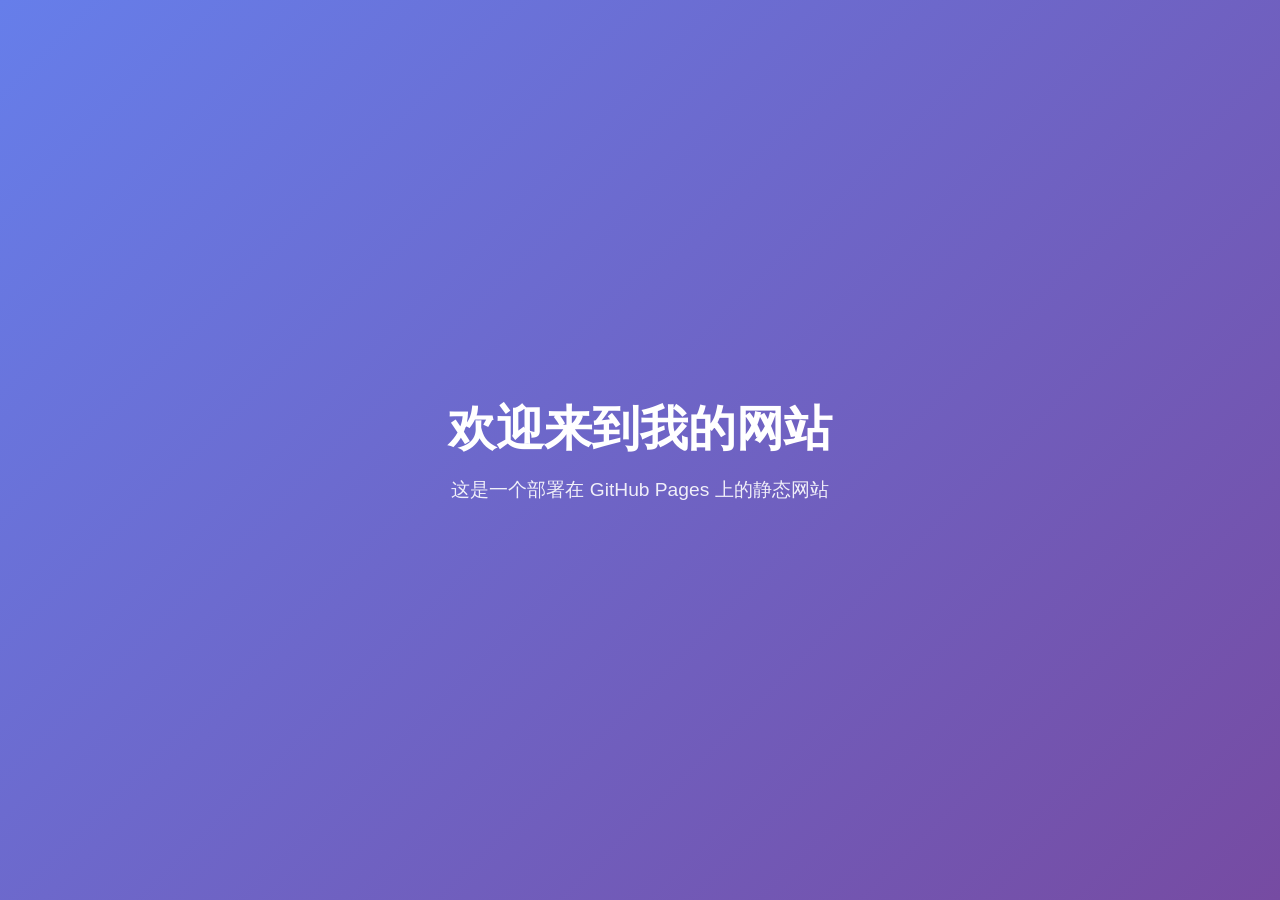
==== index.html @ ed0d71b1 "Initial commit" ====
<!DOCTYPE html>
<html lang="zh-CN">
<head>
    <meta charset="UTF-8">
    <meta name="viewport" content="width=device-width, initial-scale=1.0">
    <title>我的网站</title>
    <style>
        * { margin: 0; padding: 0; box-sizing: border-box; }
        body {
            font-family: -apple-system, BlinkMacSystemFont, 'Segoe UI', Roboto, sans-serif;
            background: linear-gradient(135deg, #667eea 0%, #764ba2 100%);
            min-height: 100vh;
            display: flex;
            align-items: center;
            justify-content: center;
            color: #fff;
        }
        .container { text-align: center; padding: 2rem; }
        h1 { font-size: 3rem; margin-bottom: 1rem; }
        p { font-size: 1.2rem; opacity: 0.9; }
    </style>
</head>
<body>
    <div class="container">
        <h1>欢迎来到我的网站</h1>
        <p>这是一个部署在 GitHub Pages 上的静态网站</p>
    </div>
</body>
</html>
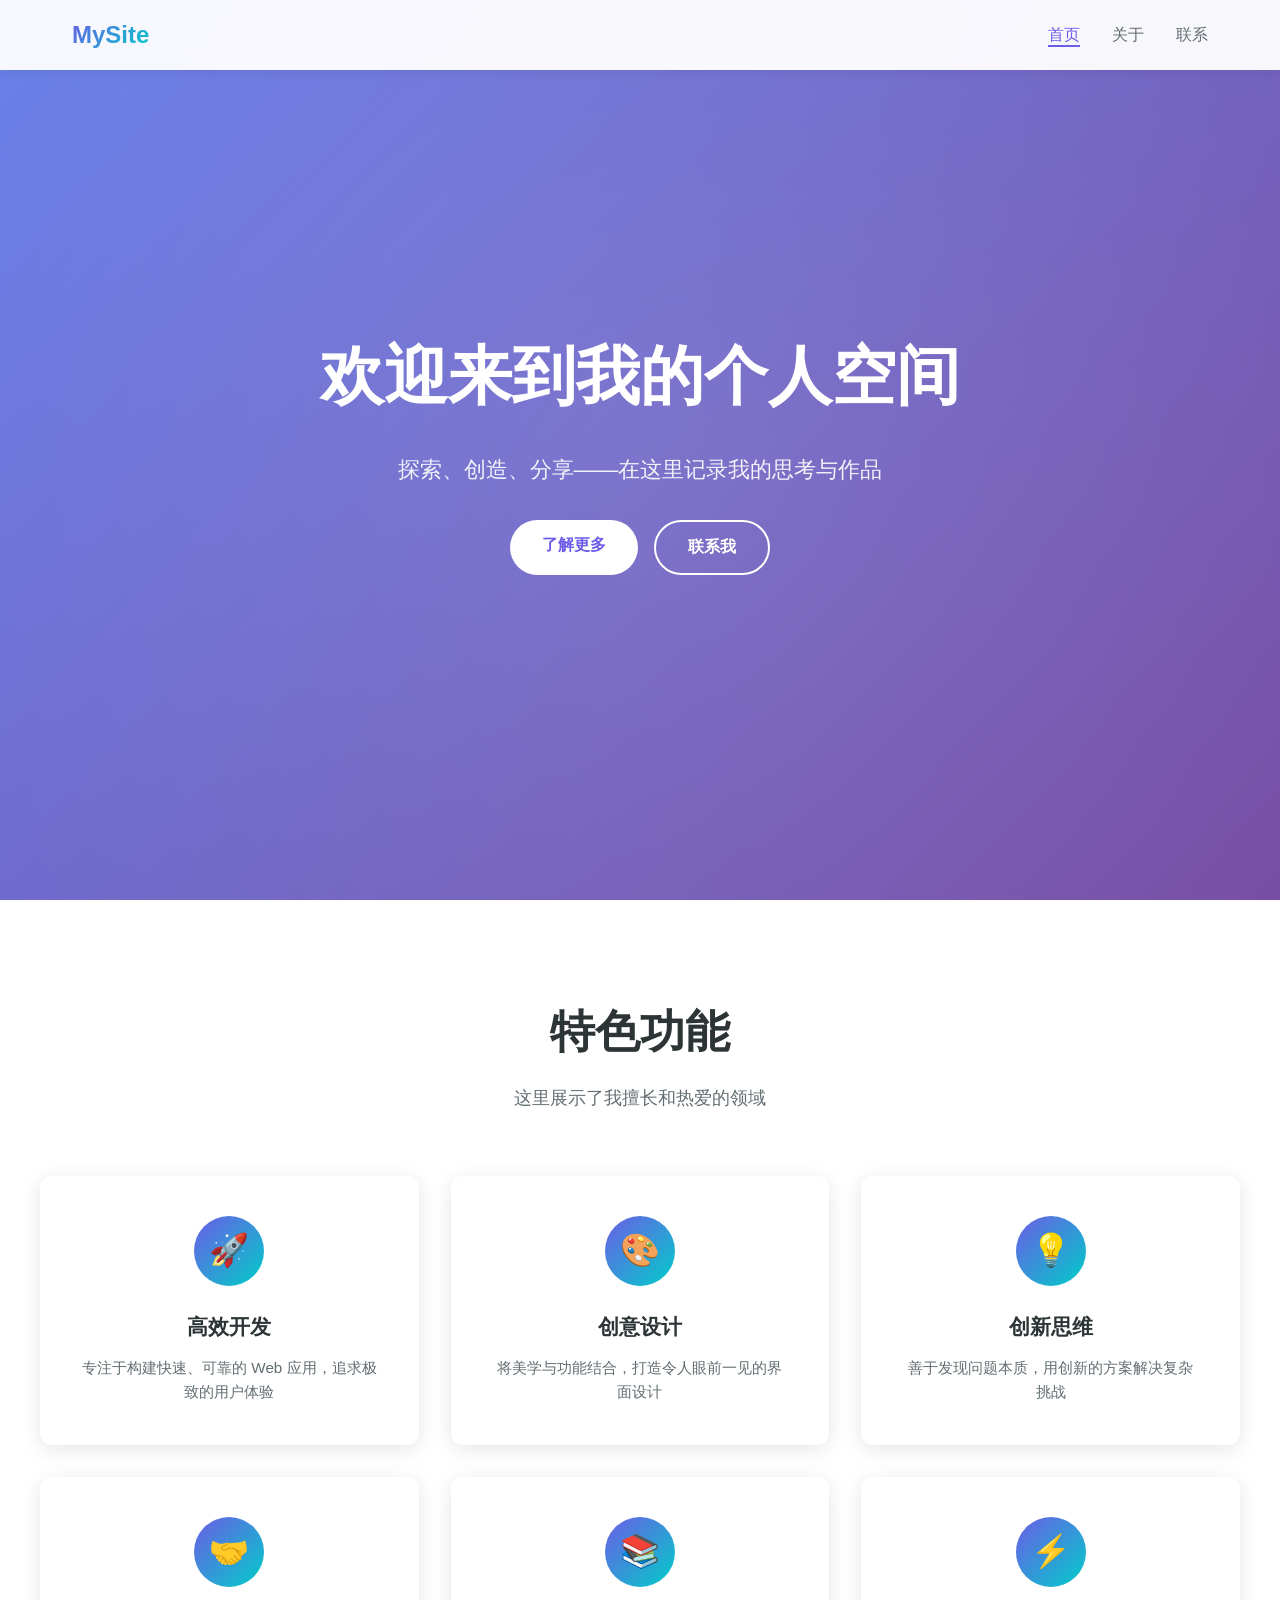
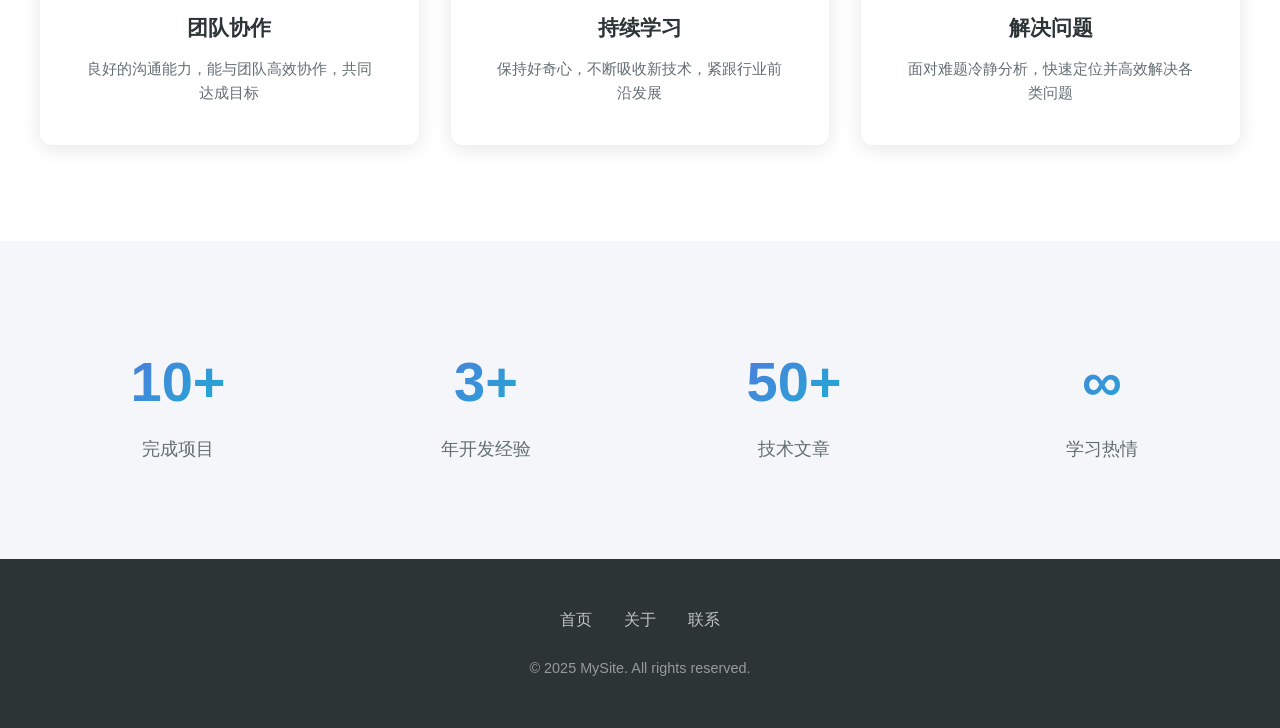
==== commit 27c44f57: "Redesign website: multi-page with hero, features, about, contact pages and modern styling" ====
--- a/index.html
+++ b/index.html
@@ -4,26 +4,116 @@
     <meta charset="UTF-8">
     <meta name="viewport" content="width=device-width, initial-scale=1.0">
     <title>我的网站</title>
-    <style>
-        * { margin: 0; padding: 0; box-sizing: border-box; }
-        body {
-            font-family: -apple-system, BlinkMacSystemFont, 'Segoe UI', Roboto, sans-serif;
-            background: linear-gradient(135deg, #667eea 0%, #764ba2 100%);
-            min-height: 100vh;
-            display: flex;
-            align-items: center;
-            justify-content: center;
-            color: #fff;
-        }
-        .container { text-align: center; padding: 2rem; }
-        h1 { font-size: 3rem; margin-bottom: 1rem; }
-        p { font-size: 1.2rem; opacity: 0.9; }
-    </style>
+    <link rel="stylesheet" href="css/style.css">
 </head>
 <body>
-    <div class="container">
-        <h1>欢迎来到我的网站</h1>
-        <p>这是一个部署在 GitHub Pages 上的静态网站</p>
-    </div>
+    <!-- 导航栏 -->
+    <nav>
+        <div class="nav-container">
+            <a href="index.html" class="nav-logo">MySite</a>
+            <ul class="nav-links" id="navLinks">
+                <li><a href="index.html" class="active">首页</a></li>
+                <li><a href="about.html">关于</a></li>
+                <li><a href="contact.html">联系</a></li>
+            </ul>
+            <div class="hamburger" id="hamburger">
+                <span></span>
+                <span></span>
+                <span></span>
+            </div>
+        </div>
+    </nav>
+
+    <!-- Hero -->
+    <section class="hero">
+        <div class="hero-content">
+            <h1>欢迎来到我的个人空间</h1>
+            <p>探索、创造、分享——在这里记录我的思考与作品</p>
+            <div class="hero-buttons">
+                <a href="about.html" class="btn btn-primary">了解更多</a>
+                <a href="contact.html" class="btn btn-outline">联系我</a>
+            </div>
+        </div>
+    </section>
+
+    <!-- 特性介绍 -->
+    <section class="section">
+        <div class="container">
+            <div class="section-title animate-on-scroll">
+                <h2>特色功能</h2>
+                <p>这里展示了我擅长和热爱的领域</p>
+            </div>
+            <div class="features-grid">
+                <div class="feature-card animate-on-scroll">
+                    <div class="feature-icon">🚀</div>
+                    <h3>高效开发</h3>
+                    <p>专注于构建快速、可靠的 Web 应用，追求极致的用户体验</p>
+                </div>
+                <div class="feature-card animate-on-scroll">
+                    <div class="feature-icon">🎨</div>
+                    <h3>创意设计</h3>
+                    <p>将美学与功能结合，打造令人眼前一见的界面设计</p>
+                </div>
+                <div class="feature-card animate-on-scroll">
+                    <div class="feature-icon">💡</div>
+                    <h3>创新思维</h3>
+                    <p>善于发现问题本质，用创新的方案解决复杂挑战</p>
+                </div>
+                <div class="feature-card animate-on-scroll">
+                    <div class="feature-icon">🤝</div>
+                    <h3>团队协作</h3>
+                    <p>良好的沟通能力，能与团队高效协作，共同达成目标</p>
+                </div>
+                <div class="feature-card animate-on-scroll">
+                    <div class="feature-icon">📚</div>
+                    <h3>持续学习</h3>
+                    <p>保持好奇心，不断吸收新技术，紧跟行业前沿发展</p>
+                </div>
+                <div class="feature-card animate-on-scroll">
+                    <div class="feature-icon">⚡</div>
+                    <h3>解决问题</h3>
+                    <p>面对难题冷静分析，快速定位并高效解决各类问题</p>
+                </div>
+            </div>
+        </div>
+    </section>
+
+    <!-- 统计数据 -->
+    <section class="section section-dark">
+        <div class="container">
+            <div class="stats">
+                <div class="stat-item animate-on-scroll">
+                    <h3>10+</h3>
+                    <p>完成项目</p>
+                </div>
+                <div class="stat-item animate-on-scroll">
+                    <h3>3+</h3>
+                    <p>年开发经验</p>
+                </div>
+                <div class="stat-item animate-on-scroll">
+                    <h3>50+</h3>
+                    <p>技术文章</p>
+                </div>
+                <div class="stat-item animate-on-scroll">
+                    <h3>∞</h3>
+                    <p>学习热情</p>
+                </div>
+            </div>
+        </div>
+    </section>
+
+    <!-- 页脚 -->
+    <footer>
+        <div class="footer-content">
+            <div class="footer-links">
+                <a href="index.html">首页</a>
+                <a href="about.html">关于</a>
+                <a href="contact.html">联系</a>
+            </div>
+            <p>&copy; 2025 MySite. All rights reserved.</p>
+        </div>
+    </footer>
+
+    <script src="js/main.js"></script>
 </body>
 </html>
--- a/css/style.css
+++ b/css/style.css
@@ -0,0 +1,613 @@
+/* ===== 基础重置 ===== */
+* {
+    margin: 0;
+    padding: 0;
+    box-sizing: border-box;
+}
+
+:root {
+    --primary: #6c5ce7;
+    --primary-dark: #5a4bd1;
+    --accent: #00cec9;
+    --dark: #2d3436;
+    --gray: #636e72;
+    --light: #f5f6fa;
+    --white: #ffffff;
+    --shadow: 0 4px 20px rgba(0, 0, 0, 0.1);
+    --shadow-hover: 0 8px 30px rgba(0, 0, 0, 0.15);
+    --radius: 12px;
+    --transition: all 0.3s ease;
+}
+
+body {
+    font-family: -apple-system, BlinkMacSystemFont, 'Segoe UI', Roboto, 'Helvetica Neue', Arial, sans-serif;
+    color: var(--dark);
+    line-height: 1.6;
+    overflow-x: hidden;
+}
+
+a {
+    text-decoration: none;
+    color: inherit;
+}
+
+img {
+    max-width: 100%;
+}
+
+/* ===== 导航栏 ===== */
+nav {
+    position: fixed;
+    top: 0;
+    left: 0;
+    right: 0;
+    z-index: 1000;
+    background: rgba(255, 255, 255, 0.95);
+    backdrop-filter: blur(10px);
+    box-shadow: 0 2px 10px rgba(0, 0, 0, 0.08);
+    transition: var(--transition);
+}
+
+.nav-container {
+    max-width: 1200px;
+    margin: 0 auto;
+    padding: 0 2rem;
+    display: flex;
+    justify-content: space-between;
+    align-items: center;
+    height: 70px;
+}
+
+.nav-logo {
+    font-size: 1.5rem;
+    font-weight: 800;
+    background: linear-gradient(135deg, var(--primary), var(--accent));
+    -webkit-background-clip: text;
+    -webkit-text-fill-color: transparent;
+    background-clip: text;
+}
+
+.nav-links {
+    display: flex;
+    list-style: none;
+    gap: 2rem;
+}
+
+.nav-links a {
+    font-weight: 500;
+    color: var(--gray);
+    transition: var(--transition);
+    position: relative;
+}
+
+.nav-links a::after {
+    content: '';
+    position: absolute;
+    bottom: -4px;
+    left: 0;
+    width: 0;
+    height: 2px;
+    background: var(--primary);
+    transition: var(--transition);
+}
+
+.nav-links a:hover {
+    color: var(--primary);
+}
+
+.nav-links a:hover::after {
+    width: 100%;
+}
+
+.nav-links a.active {
+    color: var(--primary);
+}
+
+.nav-links a.active::after {
+    width: 100%;
+}
+
+/* 移动端汉堡菜单 */
+.hamburger {
+    display: none;
+    flex-direction: column;
+    cursor: pointer;
+    gap: 5px;
+}
+
+.hamburger span {
+    width: 25px;
+    height: 3px;
+    background: var(--dark);
+    border-radius: 3px;
+    transition: var(--transition);
+}
+
+/* ===== Hero 区域 ===== */
+.hero {
+    min-height: 100vh;
+    display: flex;
+    align-items: center;
+    justify-content: center;
+    background: linear-gradient(135deg, #667eea 0%, #764ba2 50%, #f093fb 100%);
+    background-size: 200% 200%;
+    animation: gradientShift 8s ease infinite;
+    padding: 2rem;
+    position: relative;
+    overflow: hidden;
+}
+
+.hero::before {
+    content: '';
+    position: absolute;
+    top: -50%;
+    left: -50%;
+    width: 200%;
+    height: 200%;
+    background: radial-gradient(circle, rgba(255,255,255,0.1) 0%, transparent 60%);
+    animation: rotate 20s linear infinite;
+}
+
+@keyframes gradientShift {
+    0%, 100% { background-position: 0% 50%; }
+    50% { background-position: 100% 50%; }
+}
+
+@keyframes rotate {
+    from { transform: rotate(0deg); }
+    to { transform: rotate(360deg); }
+}
+
+.hero-content {
+    text-align: center;
+    color: var(--white);
+    position: relative;
+    z-index: 1;
+    max-width: 800px;
+}
+
+.hero h1 {
+    font-size: clamp(2.5rem, 6vw, 4rem);
+    font-weight: 800;
+    margin-bottom: 1.5rem;
+    opacity: 0;
+    animation: fadeInUp 0.8s ease forwards;
+}
+
+.hero p {
+    font-size: clamp(1.1rem, 2vw, 1.4rem);
+    opacity: 0;
+    margin-bottom: 2rem;
+    animation: fadeInUp 0.8s ease 0.2s forwards;
+    color: rgba(255, 255, 255, 0.9);
+}
+
+.hero-buttons {
+    display: flex;
+    gap: 1rem;
+    justify-content: center;
+    flex-wrap: wrap;
+    opacity: 0;
+    animation: fadeInUp 0.8s ease 0.4s forwards;
+}
+
+@keyframes fadeInUp {
+    from {
+        opacity: 0;
+        transform: translateY(30px);
+    }
+    to {
+        opacity: 1;
+        transform: translateY(0);
+    }
+}
+
+.btn {
+    padding: 0.8rem 2rem;
+    border-radius: 50px;
+    font-size: 1rem;
+    font-weight: 600;
+    cursor: pointer;
+    transition: var(--transition);
+    border: none;
+    display: inline-block;
+}
+
+.btn-primary {
+    background: var(--white);
+    color: var(--primary);
+}
+
+.btn-primary:hover {
+    transform: translateY(-3px);
+    box-shadow: 0 10px 30px rgba(0, 0, 0, 0.2);
+}
+
+.btn-outline {
+    background: transparent;
+    color: var(--white);
+    border: 2px solid var(--white);
+}
+
+.btn-outline:hover {
+    background: var(--white);
+    color: var(--primary);
+    transform: translateY(-3px);
+}
+
+/* ===== 通用区块 ===== */
+.section {
+    padding: 6rem 2rem;
+}
+
+.section-dark {
+    background: var(--light);
+}
+
+.container {
+    max-width: 1200px;
+    margin: 0 auto;
+}
+
+.section-title {
+    text-align: center;
+    margin-bottom: 4rem;
+}
+
+.section-title h2 {
+    font-size: clamp(2rem, 4vw, 2.8rem);
+    font-weight: 800;
+    margin-bottom: 1rem;
+    color: var(--dark);
+}
+
+.section-title p {
+    color: var(--gray);
+    font-size: 1.1rem;
+    max-width: 600px;
+    margin: 0 auto;
+}
+
+/* ===== 特性卡片 ===== */
+.features-grid {
+    display: grid;
+    grid-template-columns: repeat(auto-fit, minmax(280px, 1fr));
+    gap: 2rem;
+}
+
+.feature-card {
+    background: var(--white);
+    padding: 2.5rem;
+    border-radius: var(--radius);
+    box-shadow: var(--shadow);
+    transition: var(--transition);
+    text-align: center;
+}
+
+.feature-card:hover {
+    transform: translateY(-8px);
+    box-shadow: var(--shadow-hover);
+}
+
+.feature-icon {
+    width: 70px;
+    height: 70px;
+    margin: 0 auto 1.5rem;
+    background: linear-gradient(135deg, var(--primary), var(--accent));
+    border-radius: 50%;
+    display: flex;
+    align-items: center;
+    justify-content: center;
+    font-size: 2rem;
+}
+
+.feature-card h3 {
+    font-size: 1.3rem;
+    margin-bottom: 0.8rem;
+    color: var(--dark);
+}
+
+.feature-card p {
+    color: var(--gray);
+    font-size: 0.95rem;
+}
+
+/* ===== 统计数字 ===== */
+.stats {
+    display: grid;
+    grid-template-columns: repeat(auto-fit, minmax(200px, 1fr));
+    gap: 2rem;
+    text-align: center;
+}
+
+.stat-item h3 {
+    font-size: clamp(2.5rem, 5vw, 3.5rem);
+    font-weight: 800;
+    background: linear-gradient(135deg, var(--primary), var(--accent));
+    -webkit-background-clip: text;
+    -webkit-text-fill-color: transparent;
+    background-clip: text;
+}
+
+.stat-item p {
+    color: var(--gray);
+    font-size: 1.1rem;
+    margin-top: 0.5rem;
+}
+
+/* ===== 关于页面 ===== */
+.about-hero {
+    padding-top: 140px;
+    padding-bottom: 4rem;
+    background: linear-gradient(135deg, #667eea, #764ba2);
+    color: var(--white);
+    text-align: center;
+}
+
+.about-hero h1 {
+    font-size: clamp(2.5rem, 5vw, 3.5rem);
+    font-weight: 800;
+    margin-bottom: 1rem;
+}
+
+.about-hero p {
+    font-size: 1.2rem;
+    opacity: 0.9;
+    max-width: 600px;
+    margin: 0 auto;
+}
+
+.about-content {
+    padding: 4rem 2rem;
+}
+
+.about-grid {
+    display: grid;
+    grid-template-columns: repeat(auto-fit, minmax(300px, 1fr));
+    gap: 3rem;
+    align-items: center;
+}
+
+.about-text h2 {
+    font-size: 2rem;
+    margin-bottom: 1rem;
+    color: var(--dark);
+}
+
+.about-text p {
+    color: var(--gray);
+    margin-bottom: 1.5rem;
+    line-height: 1.8;
+}
+
+.values-list {
+    list-style: none;
+}
+
+.values-list li {
+    padding: 0.8rem 0;
+    padding-left: 1.5rem;
+    position: relative;
+    color: var(--gray);
+}
+
+.values-list li::before {
+    content: '✦';
+    position: absolute;
+    left: 0;
+    color: var(--primary);
+}
+
+/* ===== 联系页面 ===== */
+.contact-hero {
+    padding-top: 140px;
+    padding-bottom: 4rem;
+    background: linear-gradient(135deg, #667eea, #764ba2);
+    color: var(--white);
+    text-align: center;
+}
+
+.contact-hero h1 {
+    font-size: clamp(2.5rem, 5vw, 3.5rem);
+    font-weight: 800;
+    margin-bottom: 1rem;
+}
+
+.contact-content {
+    padding: 4rem 2rem;
+}
+
+.contact-grid {
+    display: grid;
+    grid-template-columns: 1fr 1fr;
+    gap: 3rem;
+    max-width: 1000px;
+    margin: 0 auto;
+}
+
+@media (max-width: 768px) {
+    .contact-grid {
+        grid-template-columns: 1fr;
+    }
+}
+
+.contact-info {
+    display: flex;
+    flex-direction: column;
+    gap: 2rem;
+}
+
+.contact-item {
+    display: flex;
+    align-items: flex-start;
+    gap: 1rem;
+}
+
+.contact-item-icon {
+    width: 50px;
+    height: 50px;
+    background: linear-gradient(135deg, var(--primary), var(--accent));
+    border-radius: 50%;
+    display: flex;
+    align-items: center;
+    justify-content: center;
+    font-size: 1.3rem;
+    flex-shrink: 0;
+}
+
+.contact-item h4 {
+    font-size: 1.1rem;
+    margin-bottom: 0.3rem;
+}
+
+.contact-item p {
+    color: var(--gray);
+    font-size: 0.95rem;
+}
+
+.contact-form {
+    background: var(--white);
+    padding: 2.5rem;
+    border-radius: var(--radius);
+    box-shadow: var(--shadow);
+}
+
+.form-group {
+    margin-bottom: 1.5rem;
+}
+
+.form-group label {
+    display: block;
+    margin-bottom: 0.5rem;
+    font-weight: 600;
+    color: var(--dark);
+}
+
+.form-group input,
+.form-group textarea {
+    width: 100%;
+    padding: 0.8rem 1rem;
+    border: 2px solid #e0e0e0;
+    border-radius: 8px;
+    font-size: 1rem;
+    font-family: inherit;
+    transition: var(--transition);
+}
+
+.form-group input:focus,
+.form-group textarea:focus {
+    outline: none;
+    border-color: var(--primary);
+    box-shadow: 0 0 0 3px rgba(108, 92, 231, 0.1);
+}
+
+.form-group textarea {
+    height: 150px;
+    resize: vertical;
+}
+
+.btn-submit {
+    width: 100%;
+    padding: 1rem;
+    background: linear-gradient(135deg, var(--primary), var(--accent));
+    color: var(--white);
+    border: none;
+    border-radius: 8px;
+    font-size: 1.1rem;
+    font-weight: 600;
+    cursor: pointer;
+    transition: var(--transition);
+}
+
+.btn-submit:hover {
+    transform: translateY(-2px);
+    box-shadow: 0 8px 25px rgba(108, 92, 231, 0.3);
+}
+
+/* ===== 页脚 ===== */
+footer {
+    background: var(--dark);
+    color: var(--white);
+    padding: 3rem 2rem;
+    text-align: center;
+}
+
+.footer-content {
+    max-width: 1200px;
+    margin: 0 auto;
+}
+
+.footer-links {
+    display: flex;
+    justify-content: center;
+    gap: 2rem;
+    margin-bottom: 1.5rem;
+    flex-wrap: wrap;
+}
+
+.footer-links a {
+    color: rgba(255, 255, 255, 0.7);
+    transition: var(--transition);
+}
+
+.footer-links a:hover {
+    color: var(--white);
+}
+
+footer p {
+    color: rgba(255, 255, 255, 0.5);
+    font-size: 0.9rem;
+}
+
+/* ===== 滚动动画 ===== */
+.animate-on-scroll {
+    opacity: 0;
+    transform: translateY(40px);
+    transition: opacity 0.6s ease, transform 0.6s ease;
+}
+
+.animate-on-scroll.visible {
+    opacity: 1;
+    transform: translateY(0);
+}
+
+/* ===== 响应式 ===== */
+@media (max-width: 768px) {
+    .nav-links {
+        display: none;
+        position: absolute;
+        top: 70px;
+        left: 0;
+        right: 0;
+        background: var(--white);
+        flex-direction: column;
+        padding: 1rem 2rem;
+        box-shadow: var(--shadow);
+        gap: 1rem;
+    }
+
+    .nav-links.active {
+        display: flex;
+    }
+
+    .hamburger {
+        display: flex;
+    }
+
+    .section {
+        padding: 4rem 1.5rem;
+    }
+
+    .features-grid {
+        grid-template-columns: 1fr;
+    }
+
+    .about-grid {
+        grid-template-columns: 1fr;
+    }
+
+    .hero-buttons {
+        flex-direction: column;
+        align-items: center;
+    }
+}
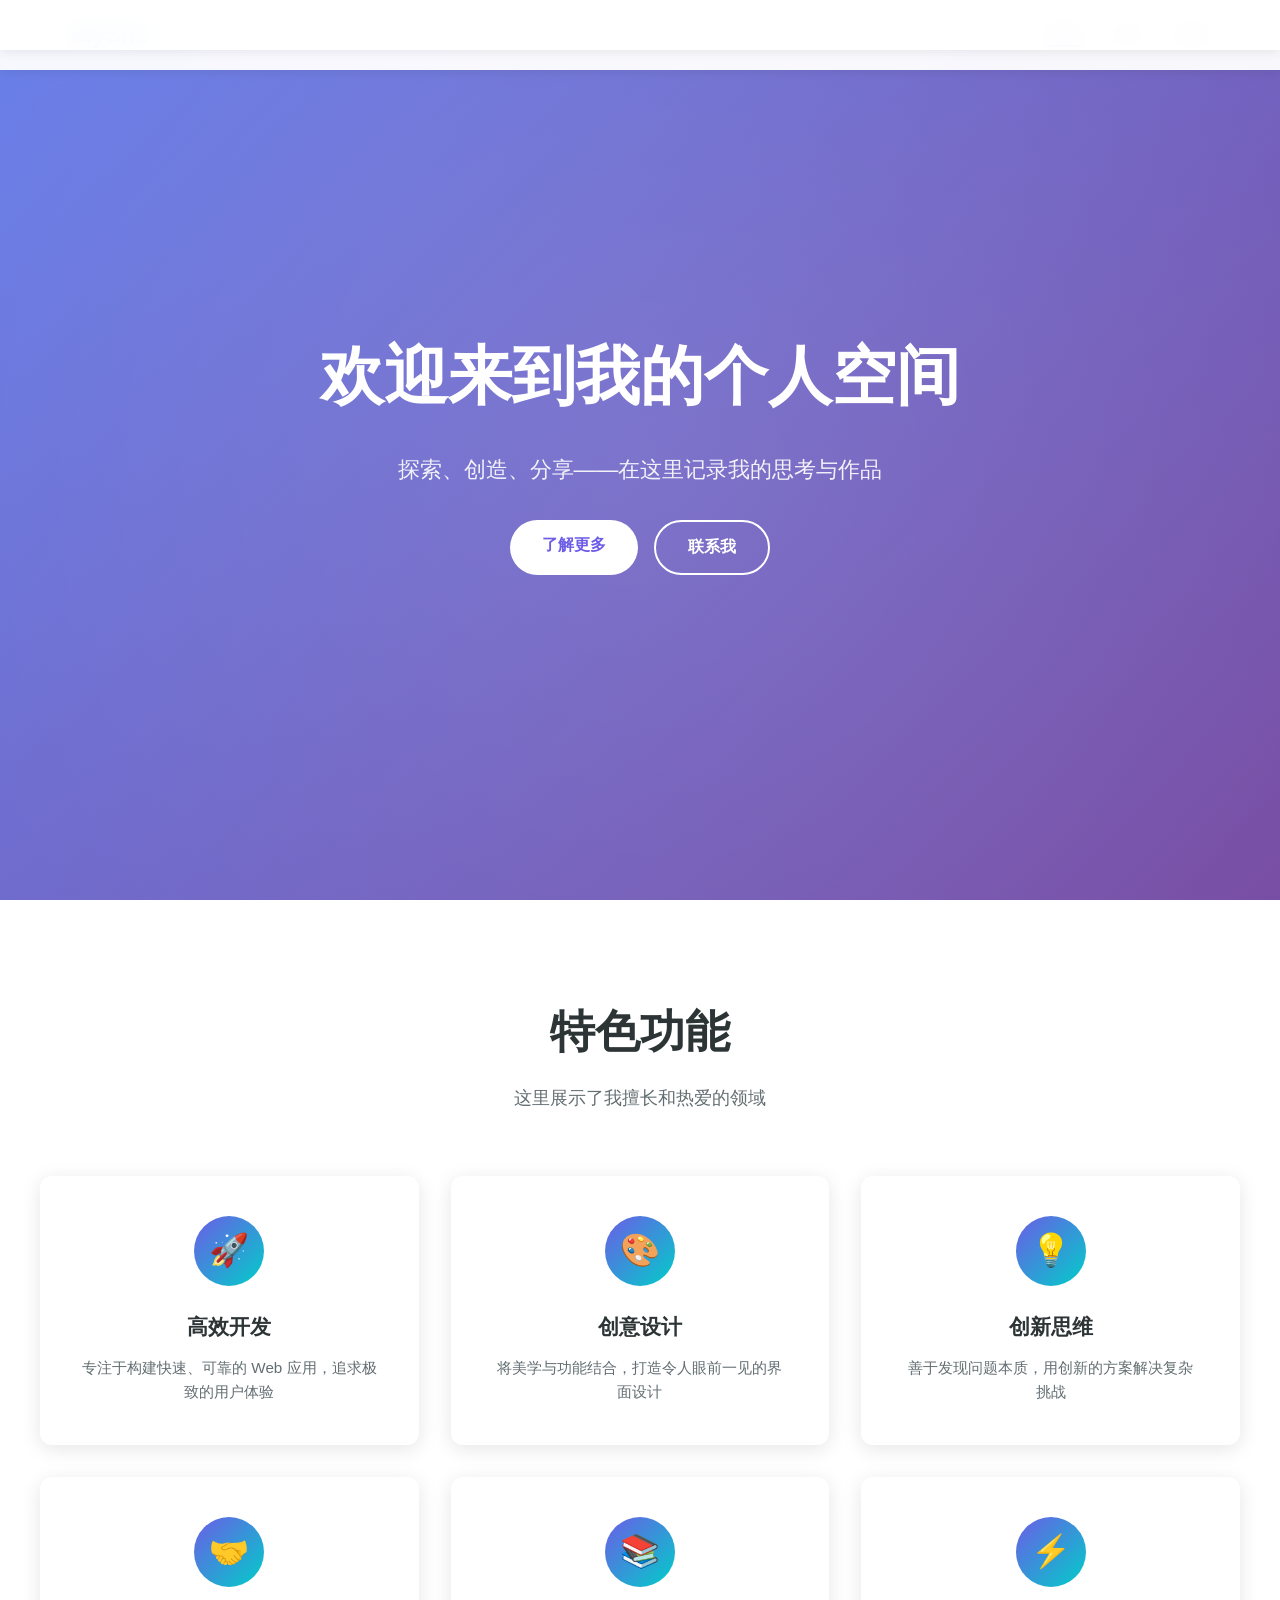
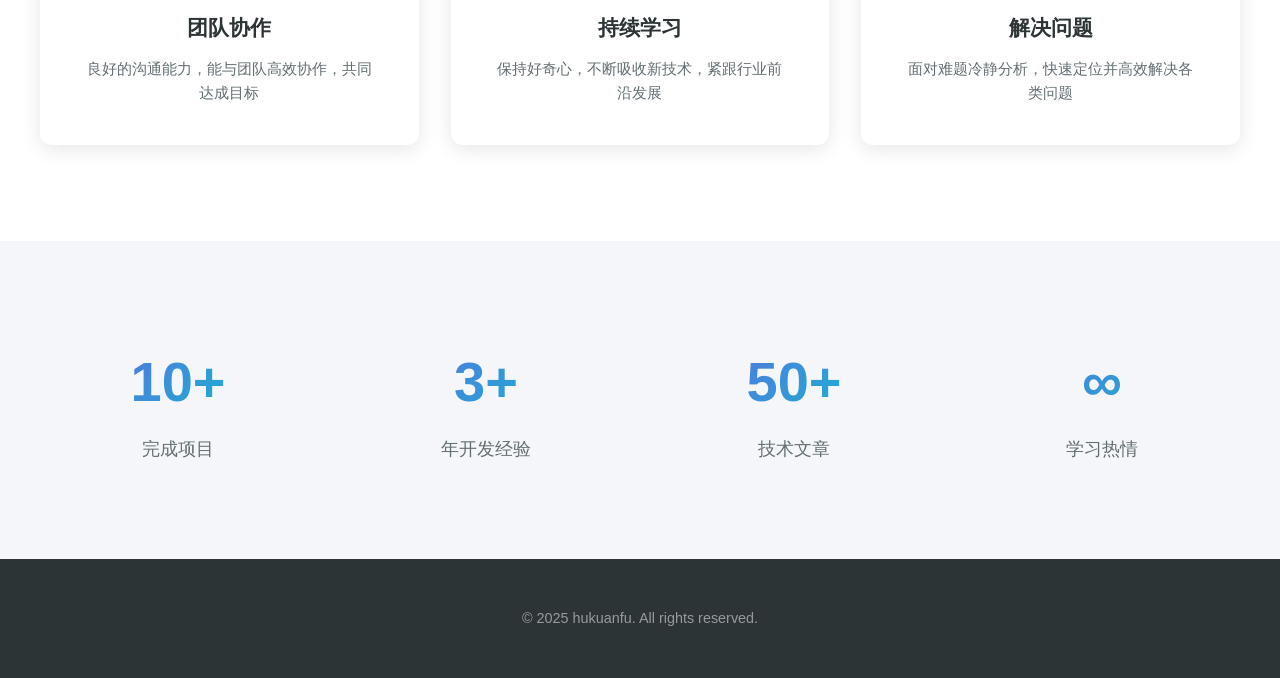
==== commit 320ef064: "Add comprehensive SEO: meta tags, Open Graph, JSON-LD structured data, sitemap, robots.txt, semantic" ====
--- a/index.html
+++ b/index.html
@@ -3,29 +3,53 @@
 <head>
     <meta charset="UTF-8">
     <meta name="viewport" content="width=device-width, initial-scale=1.0">
-    <title>我的网站</title>
+    
+    <!-- SEO 核心 -->
+    <title>hukuanfu — 个人作品集 | Web 开发与创意分享</title>
+    <meta name="description" content="hukuanfu 的个人网站，展示 Web 开发项目、技术笔记和创意作品。专注于高效开发、创意设计和持续学习。">
+    <meta name="keywords" content="个人网站, Web开发, 前端开发, 作品集, 技术博客, 创意设计">
+    <meta name="author" content="hukuanfu">
+    <meta name="robots" content="index, follow">
+    <link rel="canonical" href="https://hukuanfu1220.github.io/my-website/">
+    
+    <!-- 社交媒体预览 (Open Graph) -->
+    <meta property="og:type" content="website">
+    <meta property="og:title" content="hukuanfu — 个人作品集">
+    <meta property="og:description" content="展示 Web 开发项目、技术笔记和创意作品。">
+    <meta property="og:url" content="https://hukuanfu1220.github.io/my-website/">
+    <meta property="og:site_name" content="hukuanfu Personal Site">
+    <meta property="og:locale" content="zh_CN">
+    
+    <!-- Twitter Card -->
+    <meta name="twitter:card" content="summary_large_image">
+    <meta name="twitter:title" content="hukuanfu — 个人作品集">
+    <meta name="twitter:description" content="展示 Web 开发项目、技术笔记和创意作品。">
+    
+    <!-- Favicon -->
+    <link rel="icon" type="image/svg+xml" href="data:image/svg+xml,<svg xmlns='http://www.w3.org/2000/svg' viewBox='0 0 100 100'><text y='.9em' font-size='90'>🚀</text></svg>">
+    
     <link rel="stylesheet" href="css/style.css">
 </head>
 <body>
     <!-- 导航栏 -->
     <nav>
         <div class="nav-container">
-            <a href="index.html" class="nav-logo">MySite</a>
+            <a href="index.html" class="nav-logo" title="回到首页">MySite</a>
             <ul class="nav-links" id="navLinks">
-                <li><a href="index.html" class="active">首页</a></li>
-                <li><a href="about.html">关于</a></li>
-                <li><a href="contact.html">联系</a></li>
+                <li><a href="index.html" class="active" aria-label="首页">首页</a></li>
+                <li><a href="about.html" aria-label="关于我">关于</a></li>
+                <li><a href="contact.html" aria-label="联系我">联系</a></li>
             </ul>
-            <div class="hamburger" id="hamburger">
+            <button class="hamburger" id="hamburger" aria-label="切换导航菜单" aria-expanded="false">
                 <span></span>
                 <span></span>
                 <span></span>
-            </div>
+            </button>
         </div>
     </nav>
 
     <!-- Hero -->
-    <section class="hero">
+    <header class="hero">
         <div class="hero-content">
             <h1>欢迎来到我的个人空间</h1>
             <p>探索、创造、分享——在这里记录我的思考与作品</p>
@@ -34,85 +58,105 @@
                 <a href="contact.html" class="btn btn-outline">联系我</a>
             </div>
         </div>
-    </section>
+    </header>
 
-    <!-- 特性介绍 -->
-    <section class="section">
-        <div class="container">
-            <div class="section-title animate-on-scroll">
-                <h2>特色功能</h2>
-                <p>这里展示了我擅长和热爱的领域</p>
-            </div>
-            <div class="features-grid">
-                <div class="feature-card animate-on-scroll">
-                    <div class="feature-icon">🚀</div>
-                    <h3>高效开发</h3>
-                    <p>专注于构建快速、可靠的 Web 应用，追求极致的用户体验</p>
+    <main>
+        <!-- 特性介绍 -->
+        <section class="section" aria-labelledby="features-heading">
+            <div class="container">
+                <div class="section-title animate-on-scroll">
+                    <h2 id="features-heading">特色功能</h2>
+                    <p>这里展示了我擅长和热爱的领域</p>
                 </div>
-                <div class="feature-card animate-on-scroll">
-                    <div class="feature-icon">🎨</div>
-                    <h3>创意设计</h3>
-                    <p>将美学与功能结合，打造令人眼前一见的界面设计</p>
-                </div>
-                <div class="feature-card animate-on-scroll">
-                    <div class="feature-icon">💡</div>
-                    <h3>创新思维</h3>
-                    <p>善于发现问题本质，用创新的方案解决复杂挑战</p>
-                </div>
-                <div class="feature-card animate-on-scroll">
-                    <div class="feature-icon">🤝</div>
-                    <h3>团队协作</h3>
-                    <p>良好的沟通能力，能与团队高效协作，共同达成目标</p>
-                </div>
-                <div class="feature-card animate-on-scroll">
-                    <div class="feature-icon">📚</div>
-                    <h3>持续学习</h3>
-                    <p>保持好奇心，不断吸收新技术，紧跟行业前沿发展</p>
-                </div>
-                <div class="feature-card animate-on-scroll">
-                    <div class="feature-icon">⚡</div>
-                    <h3>解决问题</h3>
-                    <p>面对难题冷静分析，快速定位并高效解决各类问题</p>
+                <div class="features-grid">
+                    <article class="feature-card animate-on-scroll">
+                        <div class="feature-icon" role="img" aria-label="火箭图标">🚀</div>
+                        <h3>高效开发</h3>
+                        <p>专注于构建快速、可靠的 Web 应用，追求极致的用户体验</p>
+                    </article>
+                    <article class="feature-card animate-on-scroll">
+                        <div class="feature-icon" role="img" aria-label="调色板图标">🎨</div>
+                        <h3>创意设计</h3>
+                        <p>将美学与功能结合，打造令人眼前一见的界面设计</p>
+                    </article>
+                    <article class="feature-card animate-on-scroll">
+                        <div class="feature-icon" role="img" aria-label="灯泡图标">💡</div>
+                        <h3>创新思维</h3>
+                        <p>善于发现问题本质，用创新的方案解决复杂挑战</p>
+                    </article>
+                    <article class="feature-card animate-on-scroll">
+                        <div class="feature-icon" role="img" aria-label="握手图标">🤝</div>
+                        <h3>团队协作</h3>
+                        <p>良好的沟通能力，能与团队高效协作，共同达成目标</p>
+                    </article>
+                    <article class="feature-card animate-on-scroll">
+                        <div class="feature-icon" role="img" aria-label="书本图标">📚</div>
+                        <h3>持续学习</h3>
+                        <p>保持好奇心，不断吸收新技术，紧跟行业前沿发展</p>
+                    </article>
+                    <article class="feature-card animate-on-scroll">
+                        <div class="feature-icon" role="img" aria-label="闪电图标">⚡</div>
+                        <h3>解决问题</h3>
+                        <p>面对难题冷静分析，快速定位并高效解决各类问题</p>
+                    </article>
                 </div>
             </div>
-        </div>
-    </section>
+        </section>
 
-    <!-- 统计数据 -->
-    <section class="section section-dark">
-        <div class="container">
-            <div class="stats">
-                <div class="stat-item animate-on-scroll">
-                    <h3>10+</h3>
-                    <p>完成项目</p>
-                </div>
-                <div class="stat-item animate-on-scroll">
-                    <h3>3+</h3>
-                    <p>年开发经验</p>
-                </div>
-                <div class="stat-item animate-on-scroll">
-                    <h3>50+</h3>
-                    <p>技术文章</p>
-                </div>
-                <div class="stat-item animate-on-scroll">
-                    <h3>∞</h3>
-                    <p>学习热情</p>
+        <!-- 统计数据 -->
+        <section class="section section-dark" aria-labelledby="stats-heading">
+            <div class="container">
+                <h2 id="stats-heading" class="sr-only">统计数据</h2>
+                <div class="stats">
+                    <div class="stat-item animate-on-scroll">
+                        <h3>10+</h3>
+                        <p>完成项目</p>
+                    </div>
+                    <div class="stat-item animate-on-scroll">
+                        <h3>3+</h3>
+                        <p>年开发经验</p>
+                    </div>
+                    <div class="stat-item animate-on-scroll">
+                        <h3>50+</h3>
+                        <p>技术文章</p>
+                    </div>
+                    <div class="stat-item animate-on-scroll">
+                        <h3>∞</h3>
+                        <p>学习热情</p>
+                    </div>
                 </div>
             </div>
-        </div>
-    </section>
+        </section>
+    </main>
 
     <!-- 页脚 -->
     <footer>
         <div class="footer-content">
-            <div class="footer-links">
-                <a href="index.html">首页</a>
-                <a href="about.html">关于</a>
-                <a href="contact.html">联系</a>
-            </div>
-            <p>&copy; 2025 MySite. All rights reserved.</p>
+            <nav aria-label="页脚导航">
+                <div class="footer-links">
+                    <a href="index.html">首页</a>
+                    <a href="about.html">关于</a>
+                    <a href="contact.html">联系</a>
+                </div>
+            </nav>
+            <p>&copy; 2025 hukuanfu. All rights reserved.</p>
         </div>
     </footer>
+
+    <!-- 结构化数据 (JSON-LD) -->
+    <script type="application/ld+json">
+    {
+        "@context": "https://schema.org",
+        "@type": "WebPage",
+        "name": "hukuanfu — 个人作品集",
+        "description": "hukuanfu 的个人网站，展示 Web 开发项目、技术笔记和创意作品。",
+        "url": "https://hukuanfu1220.github.io/my-website/",
+        "author": {
+            "@type": "Person",
+            "name": "hukuanfu"
+        }
+    }
+    </script>
 
     <script src="js/main.js"></script>
 </body>
--- a/css/style.css
+++ b/css/style.css
@@ -569,6 +569,19 @@
 .animate-on-scroll.visible {
     opacity: 1;
     transform: translateY(0);
+}
+
+/* ===== 无障碍辅助类 ===== */
+.sr-only {
+    position: absolute;
+    width: 1px;
+    height: 1px;
+    padding: 0;
+    margin: -1px;
+    overflow: hidden;
+    clip: rect(0, 0, 0, 0);
+    white-space: nowrap;
+    border: 0;
 }
 
 /* ===== 响应式 ===== */
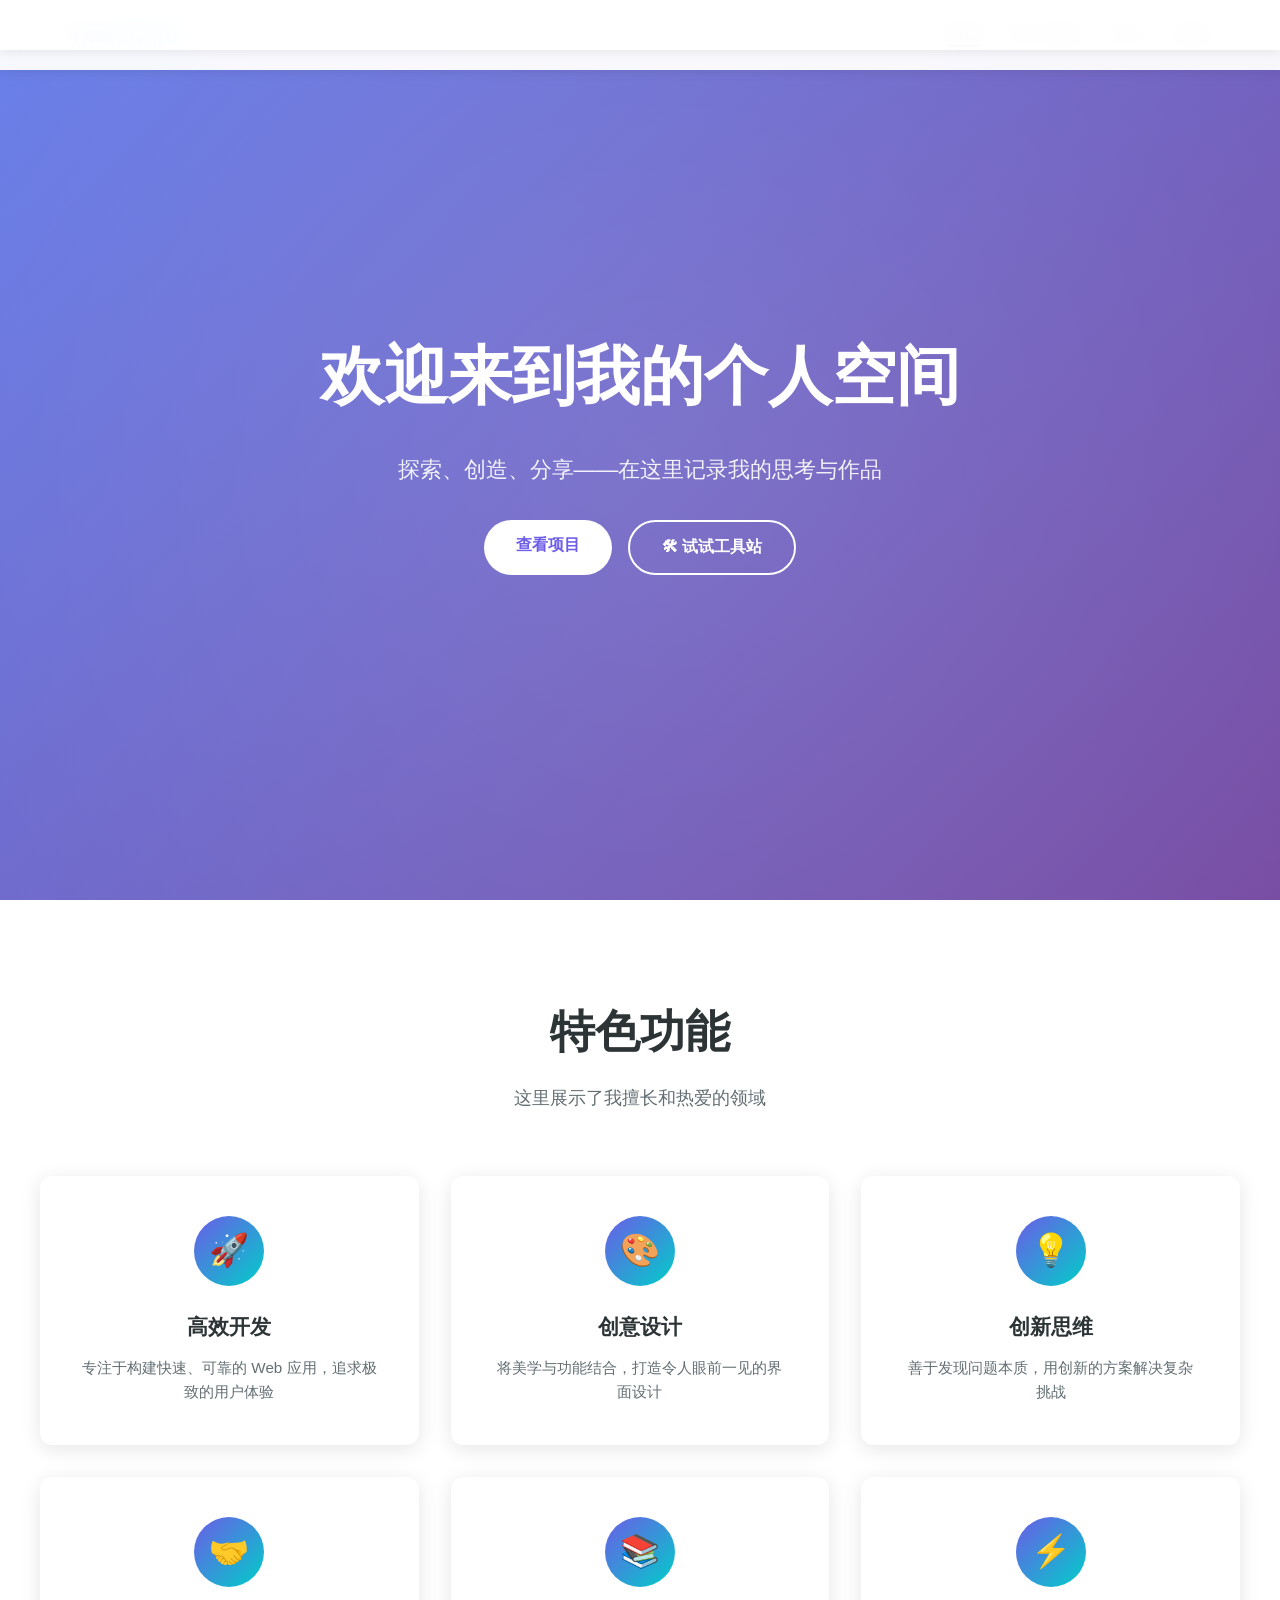
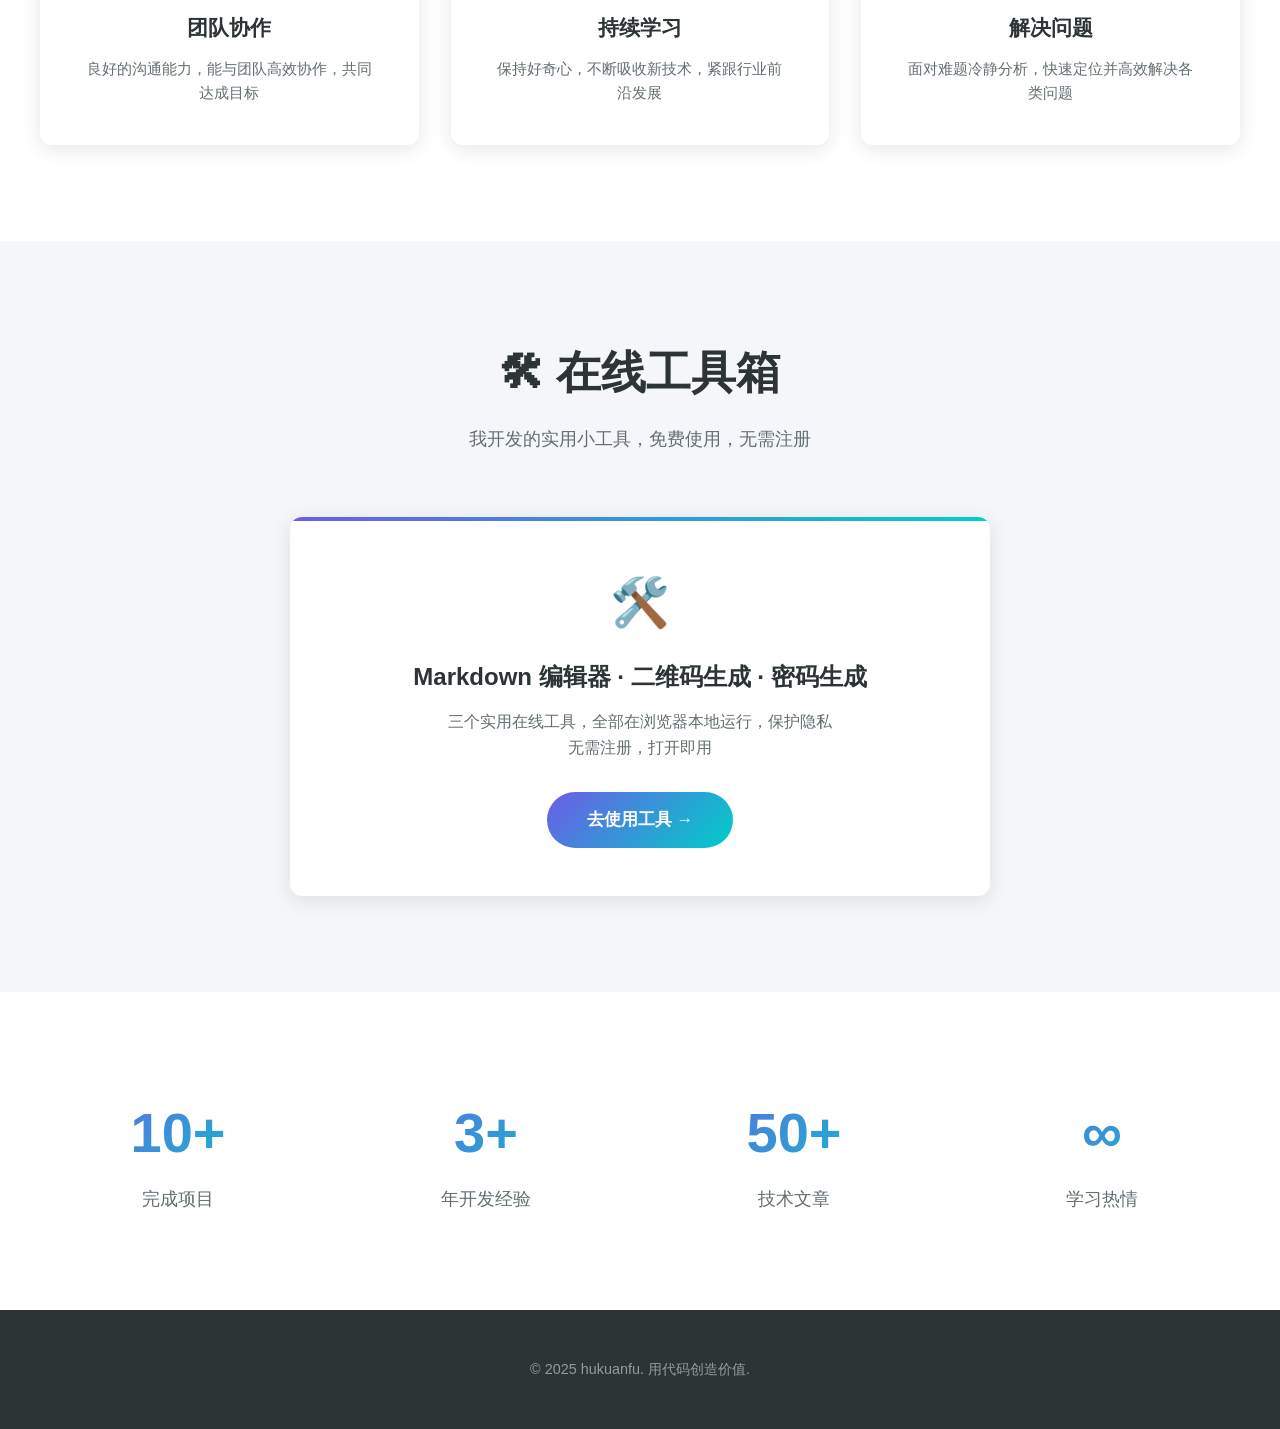
==== commit 3b815d66: "Integrate tools site with main site: nav links, brand CTA, unified footer" ====
--- a/index.html
+++ b/index.html
@@ -3,42 +3,34 @@
 <head>
     <meta charset="UTF-8">
     <meta name="viewport" content="width=device-width, initial-scale=1.0">
-    
-    <!-- SEO 核心 -->
     <title>hukuanfu — 个人作品集 | Web 开发与创意分享</title>
-    <meta name="description" content="hukuanfu 的个人网站，展示 Web 开发项目、技术笔记和创意作品。专注于高效开发、创意设计和持续学习。">
-    <meta name="keywords" content="个人网站, Web开发, 前端开发, 作品集, 技术博客, 创意设计">
+    <meta name="description" content="hukuanfu 的个人网站，展示 Web 开发项目、技术笔记和创意作品。还有免费好用的在线工具箱。">
+    <meta name="keywords" content="个人网站, Web开发, 前端开发, 作品集, 技术博客, 创意设计, 在线工具">
     <meta name="author" content="hukuanfu">
     <meta name="robots" content="index, follow">
     <link rel="canonical" href="https://hukuanfu1220.github.io/my-website/">
-    
-    <!-- 社交媒体预览 (Open Graph) -->
     <meta property="og:type" content="website">
     <meta property="og:title" content="hukuanfu — 个人作品集">
-    <meta property="og:description" content="展示 Web 开发项目、技术笔记和创意作品。">
+    <meta property="og:description" content="展示 Web 开发项目、技术笔记和创意作品，还有免费在线工具箱。">
     <meta property="og:url" content="https://hukuanfu1220.github.io/my-website/">
     <meta property="og:site_name" content="hukuanfu Personal Site">
     <meta property="og:locale" content="zh_CN">
-    
-    <!-- Twitter Card -->
     <meta name="twitter:card" content="summary_large_image">
     <meta name="twitter:title" content="hukuanfu — 个人作品集">
     <meta name="twitter:description" content="展示 Web 开发项目、技术笔记和创意作品。">
-    
-    <!-- Favicon -->
     <link rel="icon" type="image/svg+xml" href="data:image/svg+xml,<svg xmlns='http://www.w3.org/2000/svg' viewBox='0 0 100 100'><text y='.9em' font-size='90'>🚀</text></svg>">
-    
     <link rel="stylesheet" href="css/style.css">
 </head>
 <body>
     <!-- 导航栏 -->
     <nav>
         <div class="nav-container">
-            <a href="index.html" class="nav-logo" title="回到首页">MySite</a>
+            <a href="index.html" class="nav-logo">hukuanfu</a>
             <ul class="nav-links" id="navLinks">
-                <li><a href="index.html" class="active" aria-label="首页">首页</a></li>
-                <li><a href="about.html" aria-label="关于我">关于</a></li>
-                <li><a href="contact.html" aria-label="联系我">联系</a></li>
+                <li><a href="index.html" class="active">首页</a></li>
+                <li><a href="tools/index.html">🛠 工具站</a></li>
+                <li><a href="about.html">关于</a></li>
+                <li><a href="contact.html">联系</a></li>
             </ul>
             <button class="hamburger" id="hamburger" aria-label="切换导航菜单" aria-expanded="false">
                 <span></span>
@@ -54,8 +46,8 @@
             <h1>欢迎来到我的个人空间</h1>
             <p>探索、创造、分享——在这里记录我的思考与作品</p>
             <div class="hero-buttons">
-                <a href="about.html" class="btn btn-primary">了解更多</a>
-                <a href="contact.html" class="btn btn-outline">联系我</a>
+                <a href="#projects" class="btn btn-primary">查看项目</a>
+                <a href="tools/index.html" class="btn btn-outline">🛠 试试工具站</a>
             </div>
         </div>
     </header>
@@ -103,8 +95,32 @@
             </div>
         </section>
 
+        <!-- 工具站入口横幅 -->
+        <section class="section section-dark" aria-labelledby="tools-cta-heading">
+            <div class="container">
+                <div class="section-title animate-on-scroll">
+                    <h2 id="tools-cta-heading">🛠 在线工具箱</h2>
+                    <p>我开发的实用小工具，免费使用，无需注册</p>
+                </div>
+                <div style="max-width:700px; margin:0 auto;">
+                    <div class="tool-promo-card animate-on-scroll" style="background:var(--white); border-radius:var(--radius); padding:3rem; box-shadow:var(--shadow); text-align:center; position:relative; overflow:hidden;">
+                        <div style="position:absolute; top:0; left:0; right:0; height:4px; background:linear-gradient(90deg, var(--primary), var(--accent));"></div>
+                        <div style="font-size:3rem; margin-bottom:1rem;">🛠️</div>
+                        <h3 style="font-size:1.5rem; margin-bottom:0.8rem; color:var(--dark);">Markdown 编辑器 · 二维码生成 · 密码生成</h3>
+                        <p style="color:var(--gray); margin-bottom:2rem; font-size:1rem;">
+                            三个实用在线工具，全部在浏览器本地运行，保护隐私<br>
+                            无需注册，打开即用
+                        </p>
+                        <a href="tools/index.html" style="display:inline-block; padding:0.9rem 2.5rem; background:linear-gradient(135deg, var(--primary), var(--accent)); color:var(--white); border-radius:50px; font-weight:600; font-size:1.05rem; transition:var(--transition);" onmouseover="this.style.transform='translateY(-2px)'; this.style.boxShadow='0 8px 25px rgba(108,92,231,0.3)'" onmouseout="this.style.transform=''; this.style.boxShadow=''">
+                            去使用工具 →
+                        </a>
+                    </div>
+                </div>
+            </div>
+        </section>
+
         <!-- 统计数据 -->
-        <section class="section section-dark" aria-labelledby="stats-heading">
+        <section class="section" aria-labelledby="stats-heading">
             <div class="container">
                 <h2 id="stats-heading" class="sr-only">统计数据</h2>
                 <div class="stats">
@@ -135,11 +151,12 @@
             <nav aria-label="页脚导航">
                 <div class="footer-links">
                     <a href="index.html">首页</a>
+                    <a href="tools/index.html">🛠 工具站</a>
                     <a href="about.html">关于</a>
                     <a href="contact.html">联系</a>
                 </div>
             </nav>
-            <p>&copy; 2025 hukuanfu. All rights reserved.</p>
+            <p>&copy; 2025 hukuanfu. 用代码创造价值.</p>
         </div>
     </footer>
 
--- a/css/style.css
+++ b/css/style.css
@@ -569,6 +569,17 @@
 .animate-on-scroll.visible {
     opacity: 1;
     transform: translateY(0);
+}
+
+/* ===== 工具站推广卡片 ===== */
+.tool-promo-card {
+    position: relative;
+    transition: var(--transition);
+}
+
+.tool-promo-card:hover {
+    transform: translateY(-5px);
+    box-shadow: var(--shadow-hover);
 }
 
 /* ===== 无障碍辅助类 ===== */
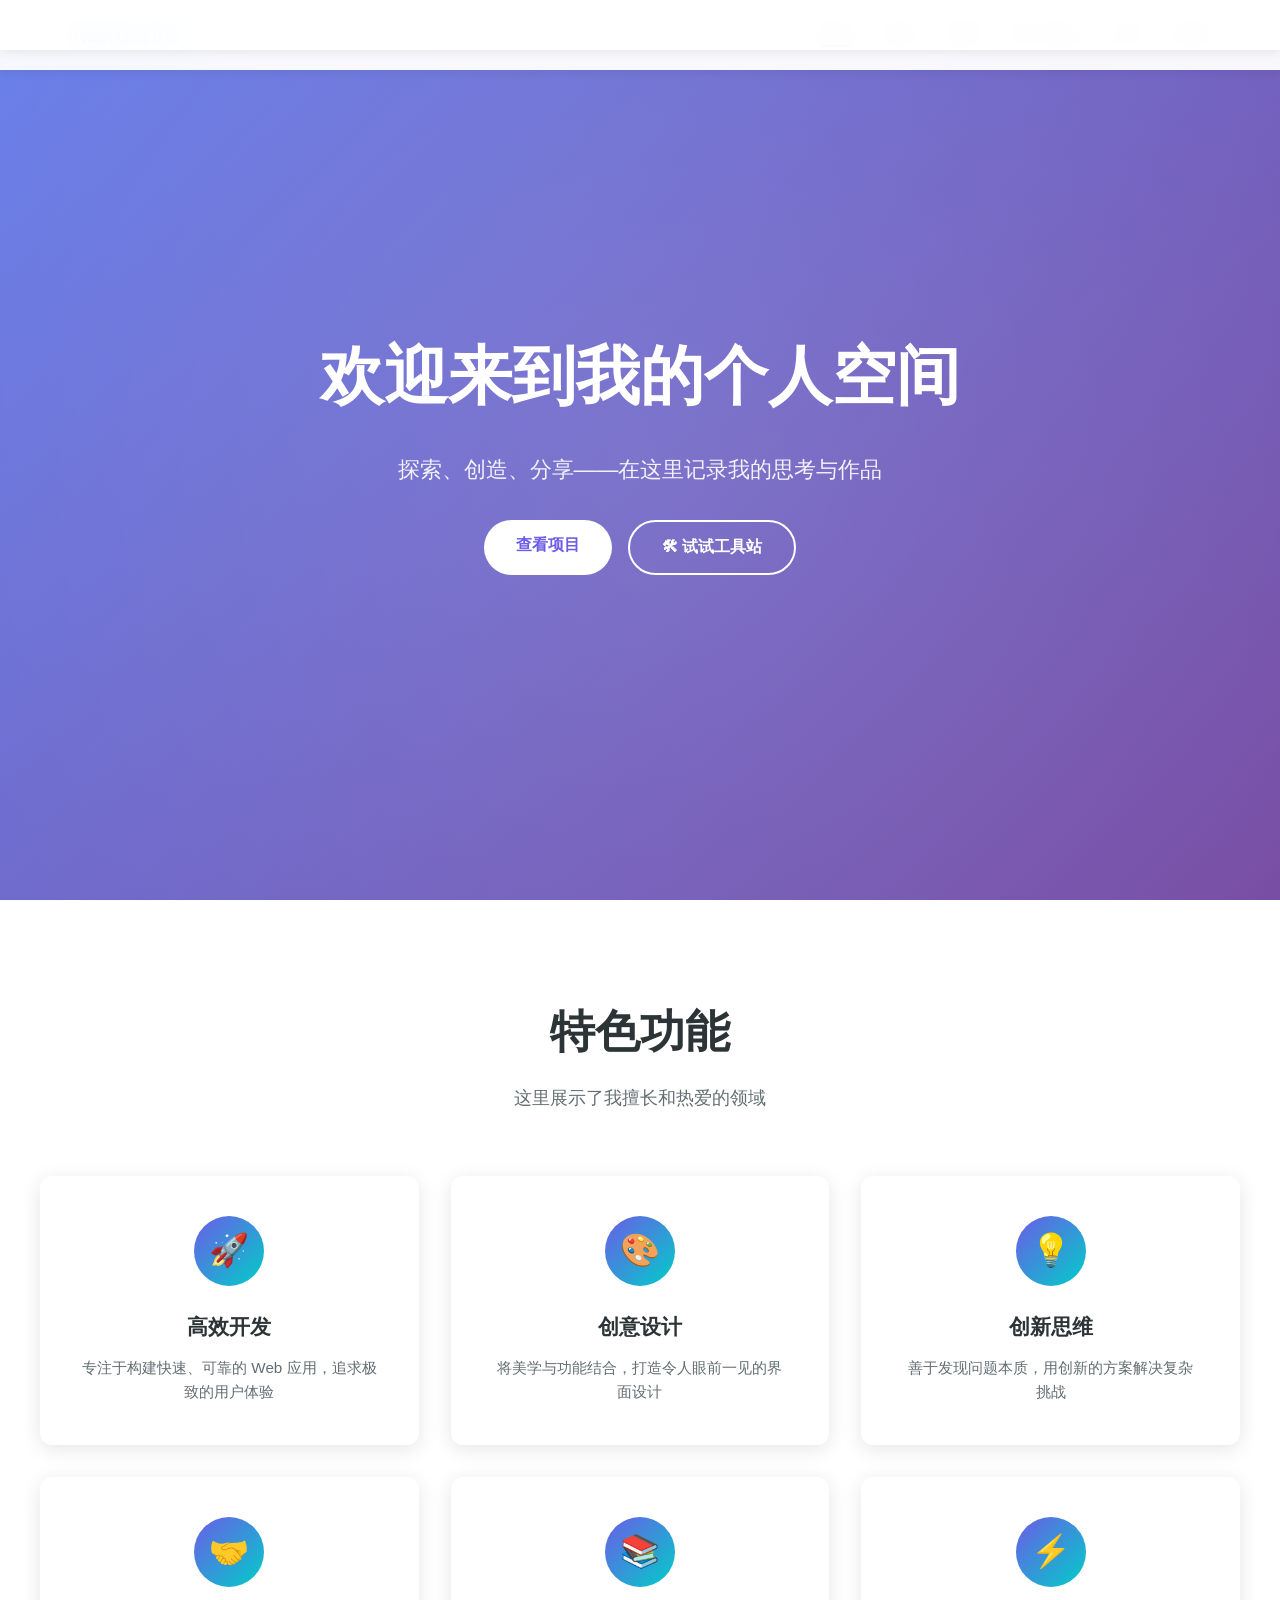
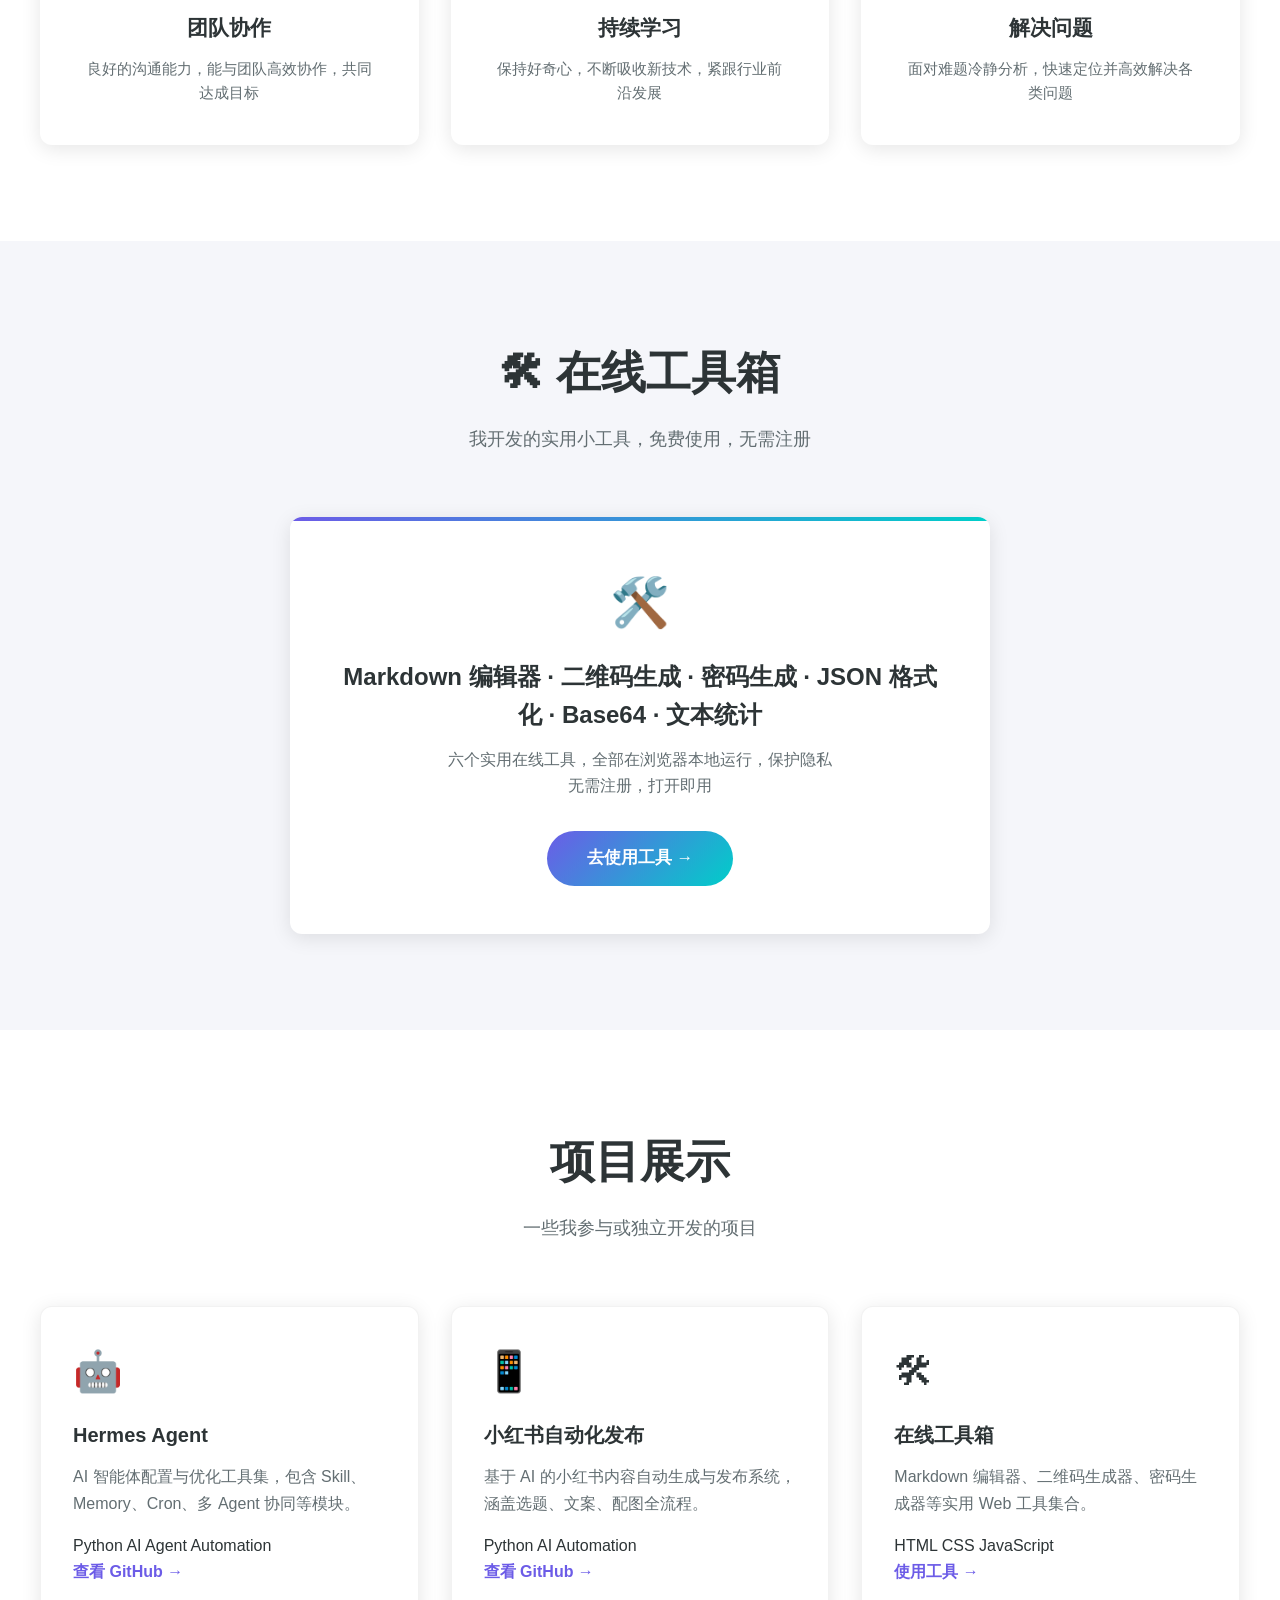
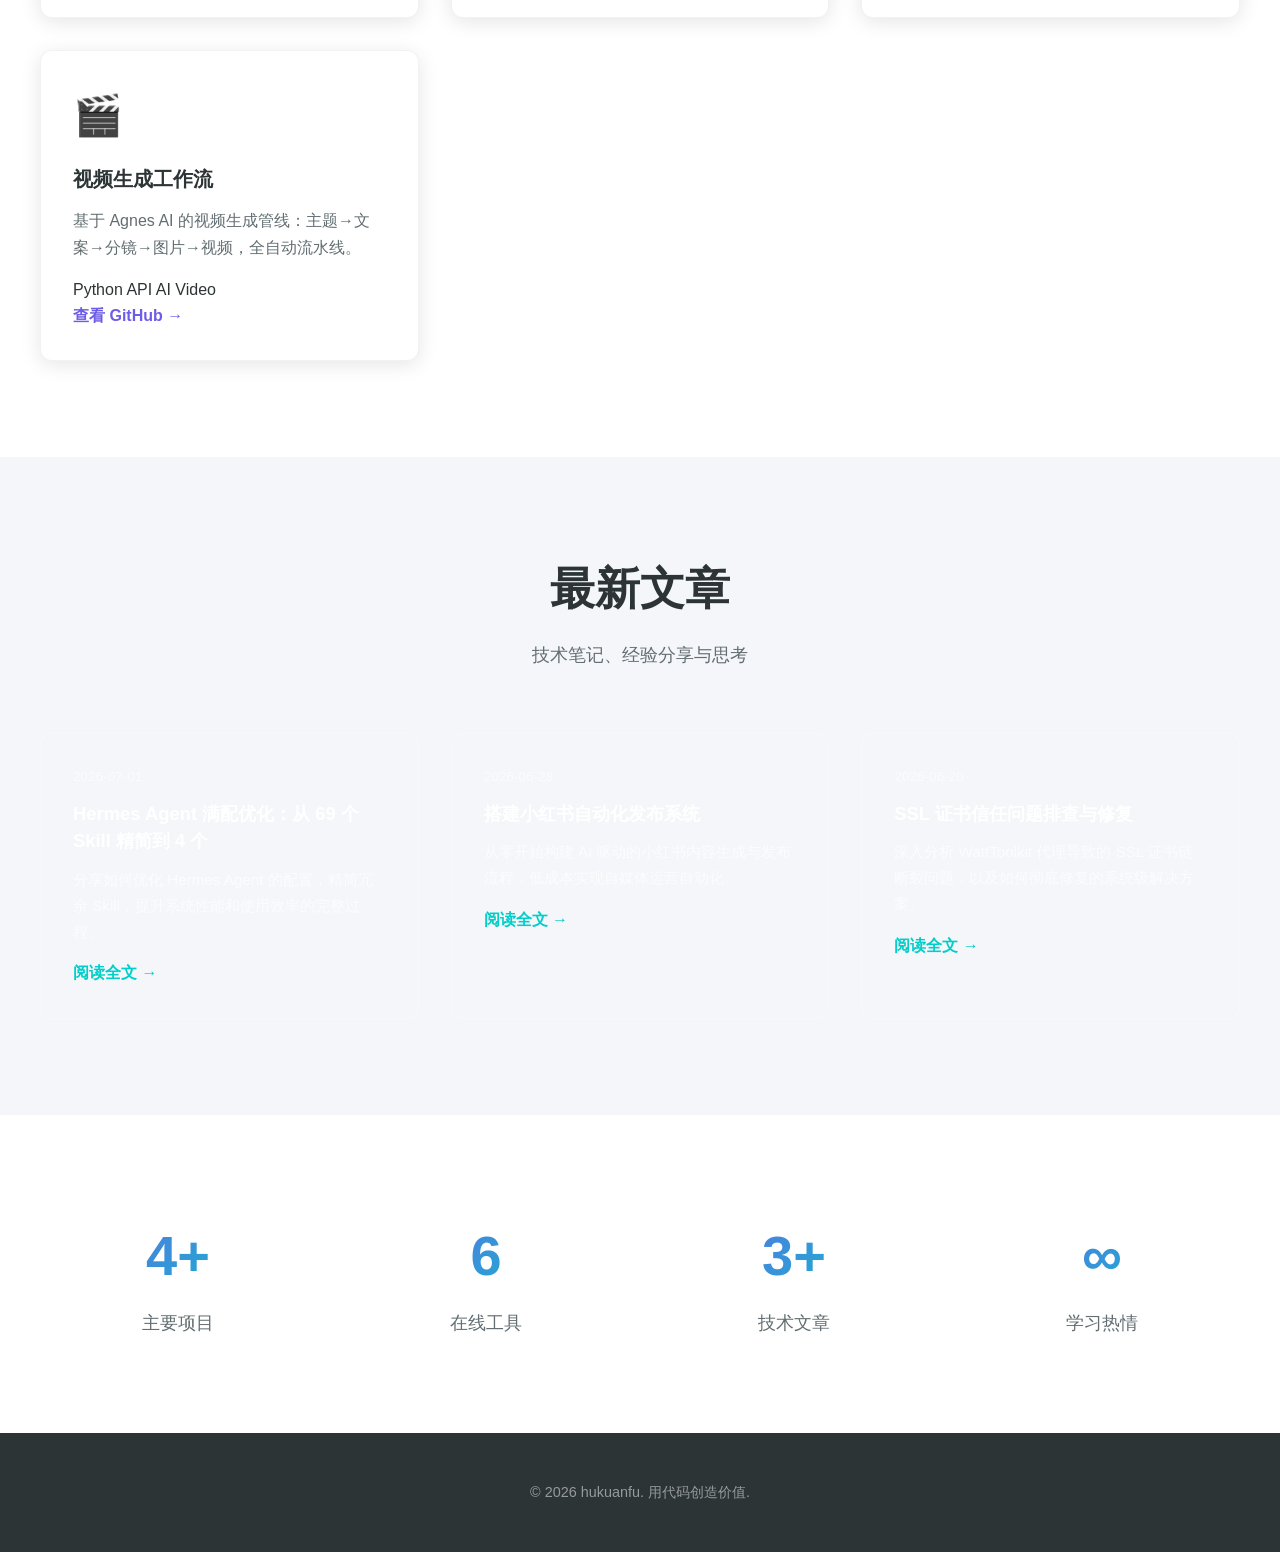
==== commit e4878d8c: "feat: 更新网站 — 添加项目展示区、博客区、3个新工具，更新联系邮箱" ====
--- a/index.html
+++ b/index.html
@@ -28,6 +28,8 @@
             <a href="index.html" class="nav-logo">hukuanfu</a>
             <ul class="nav-links" id="navLinks">
                 <li><a href="index.html" class="active">首页</a></li>
+                <li><a href="#projects">项目</a></li>
+                <li><a href="#blog">博客</a></li>
                 <li><a href="tools/index.html">🛠 工具站</a></li>
                 <li><a href="about.html">关于</a></li>
                 <li><a href="contact.html">联系</a></li>
@@ -106,9 +108,9 @@
                     <div class="tool-promo-card animate-on-scroll" style="background:var(--white); border-radius:var(--radius); padding:3rem; box-shadow:var(--shadow); text-align:center; position:relative; overflow:hidden;">
                         <div style="position:absolute; top:0; left:0; right:0; height:4px; background:linear-gradient(90deg, var(--primary), var(--accent));"></div>
                         <div style="font-size:3rem; margin-bottom:1rem;">🛠️</div>
-                        <h3 style="font-size:1.5rem; margin-bottom:0.8rem; color:var(--dark);">Markdown 编辑器 · 二维码生成 · 密码生成</h3>
+                        <h3 style="font-size:1.5rem; margin-bottom:0.8rem; color:var(--dark);">Markdown 编辑器 · 二维码生成 · 密码生成 · JSON 格式化 · Base64 · 文本统计</h3>
                         <p style="color:var(--gray); margin-bottom:2rem; font-size:1rem;">
-                            三个实用在线工具，全部在浏览器本地运行，保护隐私<br>
+                            六个实用在线工具，全部在浏览器本地运行，保护隐私<br>
                             无需注册，打开即用
                         </p>
                         <a href="tools/index.html" style="display:inline-block; padding:0.9rem 2.5rem; background:linear-gradient(135deg, var(--primary), var(--accent)); color:var(--white); border-radius:50px; font-weight:600; font-size:1.05rem; transition:var(--transition);" onmouseover="this.style.transform='translateY(-2px)'; this.style.boxShadow='0 8px 25px rgba(108,92,231,0.3)'" onmouseout="this.style.transform=''; this.style.boxShadow=''">
@@ -119,21 +121,112 @@
             </div>
         </section>
 
+        <!-- 项目展示区 -->
+        <section class="section" id="projects" aria-labelledby="projects-heading">
+            <div class="container">
+                <div class="section-title animate-on-scroll">
+                    <h2 id="projects-heading">项目展示</h2>
+                    <p>一些我参与或独立开发的项目</p>
+                </div>
+                <div class="project-grid">
+                    <article class="project-card animate-on-scroll">
+                        <div class="project-icon">🤖</div>
+                        <h3>Hermes Agent</h3>
+                        <p>AI 智能体配置与优化工具集，包含 Skill、Memory、Cron、多 Agent 协同等模块。</p>
+                        <div class="project-tags">
+                            <span class="tag">Python</span>
+                            <span class="tag">AI Agent</span>
+                            <span class="tag">Automation</span>
+                        </div>
+                        <a href="https://github.com/hukuanfu1220" target="_blank" rel="noopener noreferrer" class="project-link">查看 GitHub →</a>
+                    </article>
+
+                    <article class="project-card animate-on-scroll">
+                        <div class="project-icon">📱</div>
+                        <h3>小红书自动化发布</h3>
+                        <p>基于 AI 的小红书内容自动生成与发布系统，涵盖选题、文案、配图全流程。</p>
+                        <div class="project-tags">
+                            <span class="tag">Python</span>
+                            <span class="tag">AI</span>
+                            <span class="tag">Automation</span>
+                        </div>
+                        <a href="https://github.com/hukuanfu1220" target="_blank" rel="noopener noreferrer" class="project-link">查看 GitHub →</a>
+                    </article>
+
+                    <article class="project-card animate-on-scroll">
+                        <div class="project-icon">🛠</div>
+                        <h3>在线工具箱</h3>
+                        <p>Markdown 编辑器、二维码生成器、密码生成器等实用 Web 工具集合。</p>
+                        <div class="project-tags">
+                            <span class="tag">HTML</span>
+                            <span class="tag">CSS</span>
+                            <span class="tag">JavaScript</span>
+                        </div>
+                        <a href="tools/index.html" class="project-link">使用工具 →</a>
+                    </article>
+
+                    <article class="project-card animate-on-scroll">
+                        <div class="project-icon">🎬</div>
+                        <h3>视频生成工作流</h3>
+                        <p>基于 Agnes AI 的视频生成管线：主题→文案→分镜→图片→视频，全自动流水线。</p>
+                        <div class="project-tags">
+                            <span class="tag">Python</span>
+                            <span class="tag">API</span>
+                            <span class="tag">AI Video</span>
+                        </div>
+                        <a href="https://github.com/hukuanfu1220" target="_blank" rel="noopener noreferrer" class="project-link">查看 GitHub →</a>
+                    </article>
+                </div>
+            </div>
+        </section>
+
+        <!-- 博客/文章区 -->
+        <section class="section section-dark" id="blog" aria-labelledby="blog-heading">
+            <div class="container">
+                <div class="section-title animate-on-scroll">
+                    <h2 id="blog-heading">最新文章</h2>
+                    <p>技术笔记、经验分享与思考</p>
+                </div>
+                <div class="blog-grid">
+                    <article class="blog-card animate-on-scroll">
+                        <div class="blog-date">2026-07-01</div>
+                        <h3>Hermes Agent 满配优化：从 69 个 Skill 精简到 4 个</h3>
+                        <p>分享如何优化 Hermes Agent 的配置，精简冗余 Skill，提升系统性能和使用效率的完整过程。</p>
+                        <a href="#" class="blog-link">阅读全文 →</a>
+                    </article>
+
+                    <article class="blog-card animate-on-scroll">
+                        <div class="blog-date">2026-06-28</div>
+                        <h3>搭建小红书自动化发布系统</h3>
+                        <p>从零开始构建 AI 驱动的小红书内容生成与发布流程，低成本实现自媒体运营自动化。</p>
+                        <a href="#" class="blog-link">阅读全文 →</a>
+                    </article>
+
+                    <article class="blog-card animate-on-scroll">
+                        <div class="blog-date">2026-06-20</div>
+                        <h3>SSL 证书信任问题排查与修复</h3>
+                        <p>深入分析 WattToolkit 代理导致的 SSL 证书链断裂问题，以及如何彻底修复的系统级解决方案。</p>
+                        <a href="#" class="blog-link">阅读全文 →</a>
+                    </article>
+                </div>
+            </div>
+        </section>
+
         <!-- 统计数据 -->
         <section class="section" aria-labelledby="stats-heading">
             <div class="container">
                 <h2 id="stats-heading" class="sr-only">统计数据</h2>
                 <div class="stats">
                     <div class="stat-item animate-on-scroll">
-                        <h3>10+</h3>
-                        <p>完成项目</p>
+                        <h3>4+</h3>
+                        <p>主要项目</p>
+                    </div>
+                    <div class="stat-item animate-on-scroll">
+                        <h3>6</h3>
+                        <p>在线工具</p>
                     </div>
                     <div class="stat-item animate-on-scroll">
                         <h3>3+</h3>
-                        <p>年开发经验</p>
-                    </div>
-                    <div class="stat-item animate-on-scroll">
-                        <h3>50+</h3>
                         <p>技术文章</p>
                     </div>
                     <div class="stat-item animate-on-scroll">
@@ -151,12 +244,14 @@
             <nav aria-label="页脚导航">
                 <div class="footer-links">
                     <a href="index.html">首页</a>
+                    <a href="#projects">项目</a>
+                    <a href="#blog">博客</a>
                     <a href="tools/index.html">🛠 工具站</a>
                     <a href="about.html">关于</a>
                     <a href="contact.html">联系</a>
                 </div>
             </nav>
-            <p>&copy; 2025 hukuanfu. 用代码创造价值.</p>
+            <p>&copy; 2026 hukuanfu. 用代码创造价值.</p>
         </div>
     </footer>
 
--- a/css/style.css
+++ b/css/style.css
@@ -634,4 +634,114 @@
         flex-direction: column;
         align-items: center;
     }
-}
+
+    .project-grid {
+        grid-template-columns: 1fr !important;
+    }
+
+    .blog-grid {
+        grid-template-columns: 1fr !important;
+    }
+}
+
+/* ===== 项目展示区 ===== */
+.project-grid {
+    display: grid;
+    grid-template-columns: repeat(auto-fit, minmax(300px, 1fr));
+    gap: 2rem;
+    margin-top: 2rem;
+}
+
+.project-card {
+    background: var(--white);
+    border-radius: var(--radius);
+    padding: 2rem;
+    box-shadow: var(--shadow);
+    transition: var(--transition);
+    border: 1px solid rgba(0, 0, 0, 0.05);
+}
+
+.project-card:hover {
+    transform: translateY(-4px);
+    box-shadow: var(--shadow-hover);
+}
+
+.project-icon {
+    font-size: 2.5rem;
+    margin-bottom: 1rem;
+}
+
+.project-card h3 {
+    font-size: 1.25rem;
+    color: var(--dark);
+    margin-bottom: 0.75rem;
+}
+
+.project-card p {
+    color: var(--gray);
+    margin-bottom: 1rem;
+    line-height: 1.7;
+}
+
+.project-link {
+    display: inline-block;
+    color: var(--primary);
+    font-weight: 600;
+    transition: var(--transition);
+}
+
+.project-link:hover {
+    color: var(--accent);
+}
+
+/* ===== 博客卡片 ===== */
+.blog-grid {
+    display: grid;
+    grid-template-columns: repeat(auto-fit, minmax(320px, 1fr));
+    gap: 2rem;
+    margin-top: 2rem;
+}
+
+.blog-card {
+    background: rgba(255, 255, 255, 0.08);
+    border-radius: var(--radius);
+    padding: 2rem;
+    border: 1px solid rgba(255, 255, 255, 0.15);
+    transition: var(--transition);
+}
+
+.blog-card:hover {
+    background: rgba(255, 255, 255, 0.12);
+    transform: translateY(-2px);
+}
+
+.blog-date {
+    font-size: 0.85rem;
+    color: rgba(255, 255, 255, 0.6);
+    margin-bottom: 0.75rem;
+}
+
+.blog-card h3 {
+    font-size: 1.15rem;
+    color: var(--white);
+    margin-bottom: 0.75rem;
+    line-height: 1.5;
+}
+
+.blog-card p {
+    color: rgba(255, 255, 255, 0.7);
+    margin-bottom: 1rem;
+    line-height: 1.7;
+    font-size: 0.95rem;
+}
+
+.blog-link {
+    display: inline-block;
+    color: var(--accent);
+    font-weight: 600;
+    transition: var(--transition);
+}
+
+.blog-link:hover {
+    color: var(--white);
+}
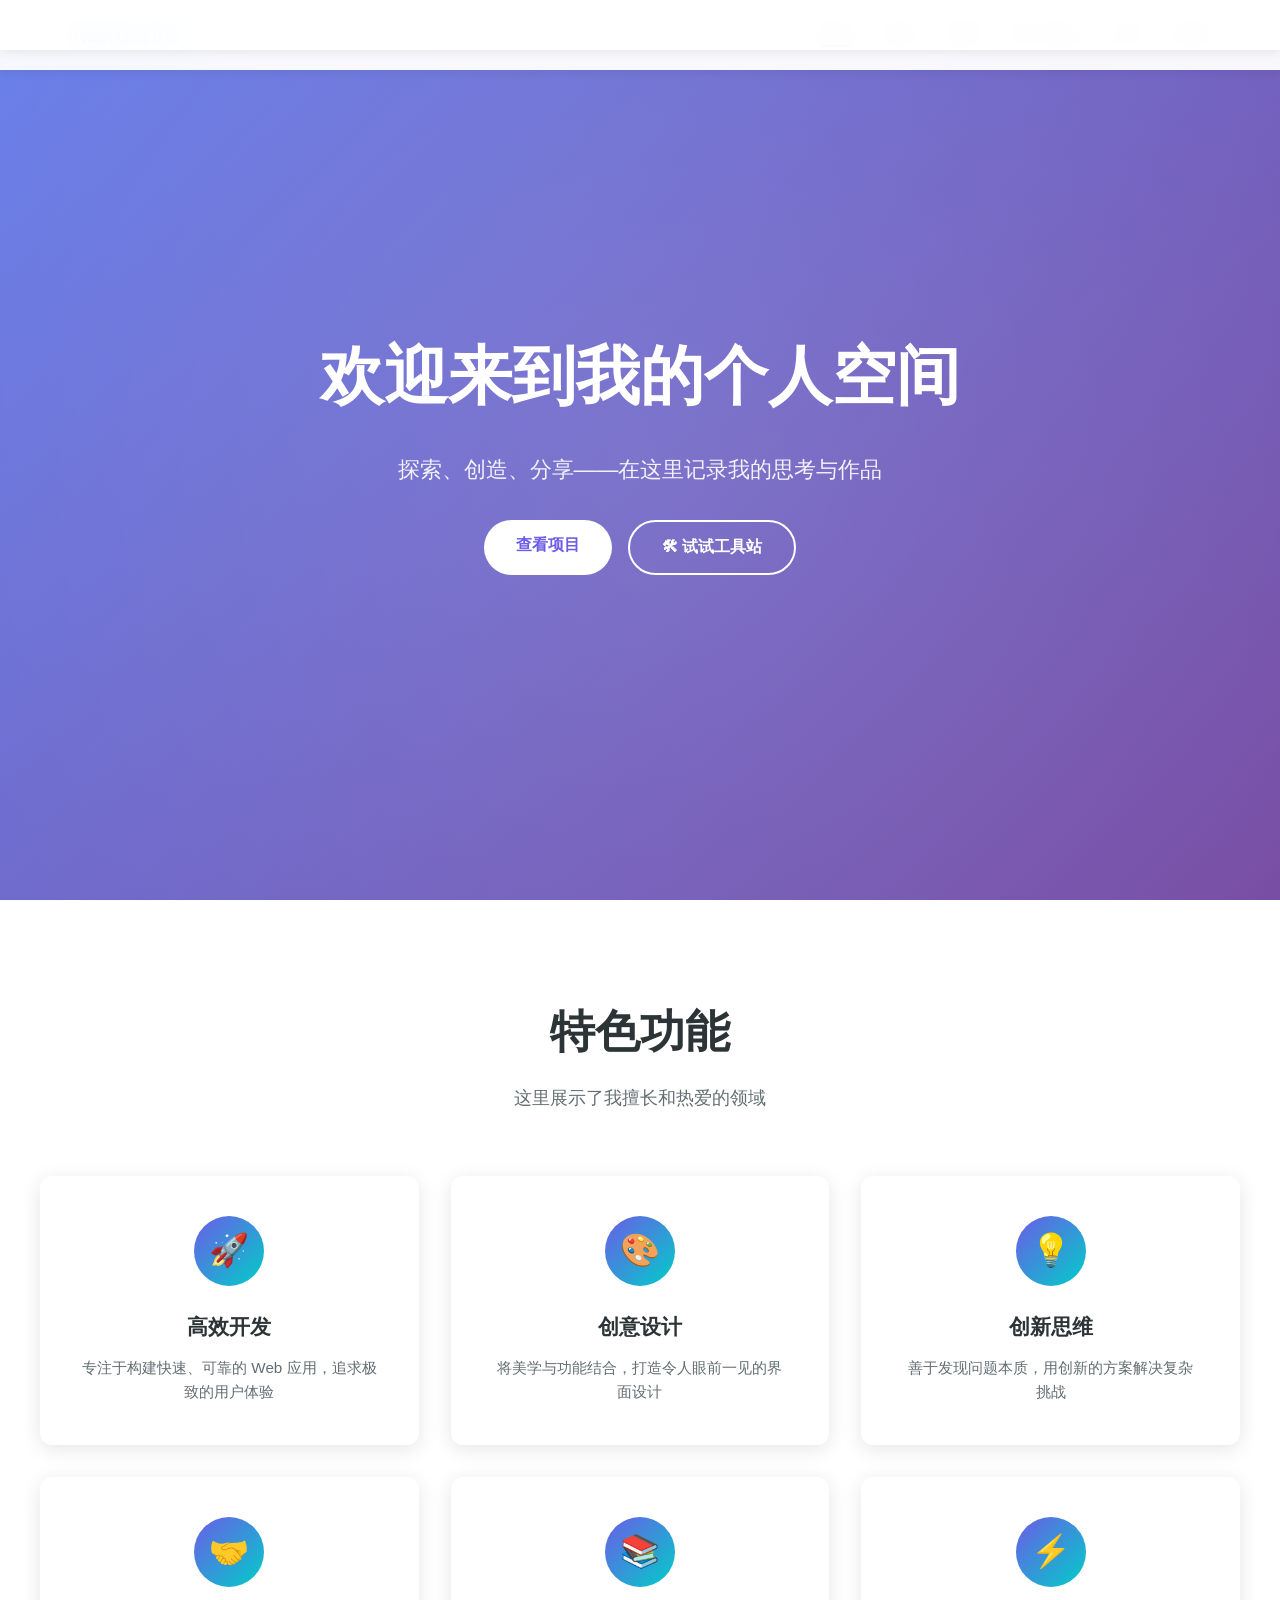
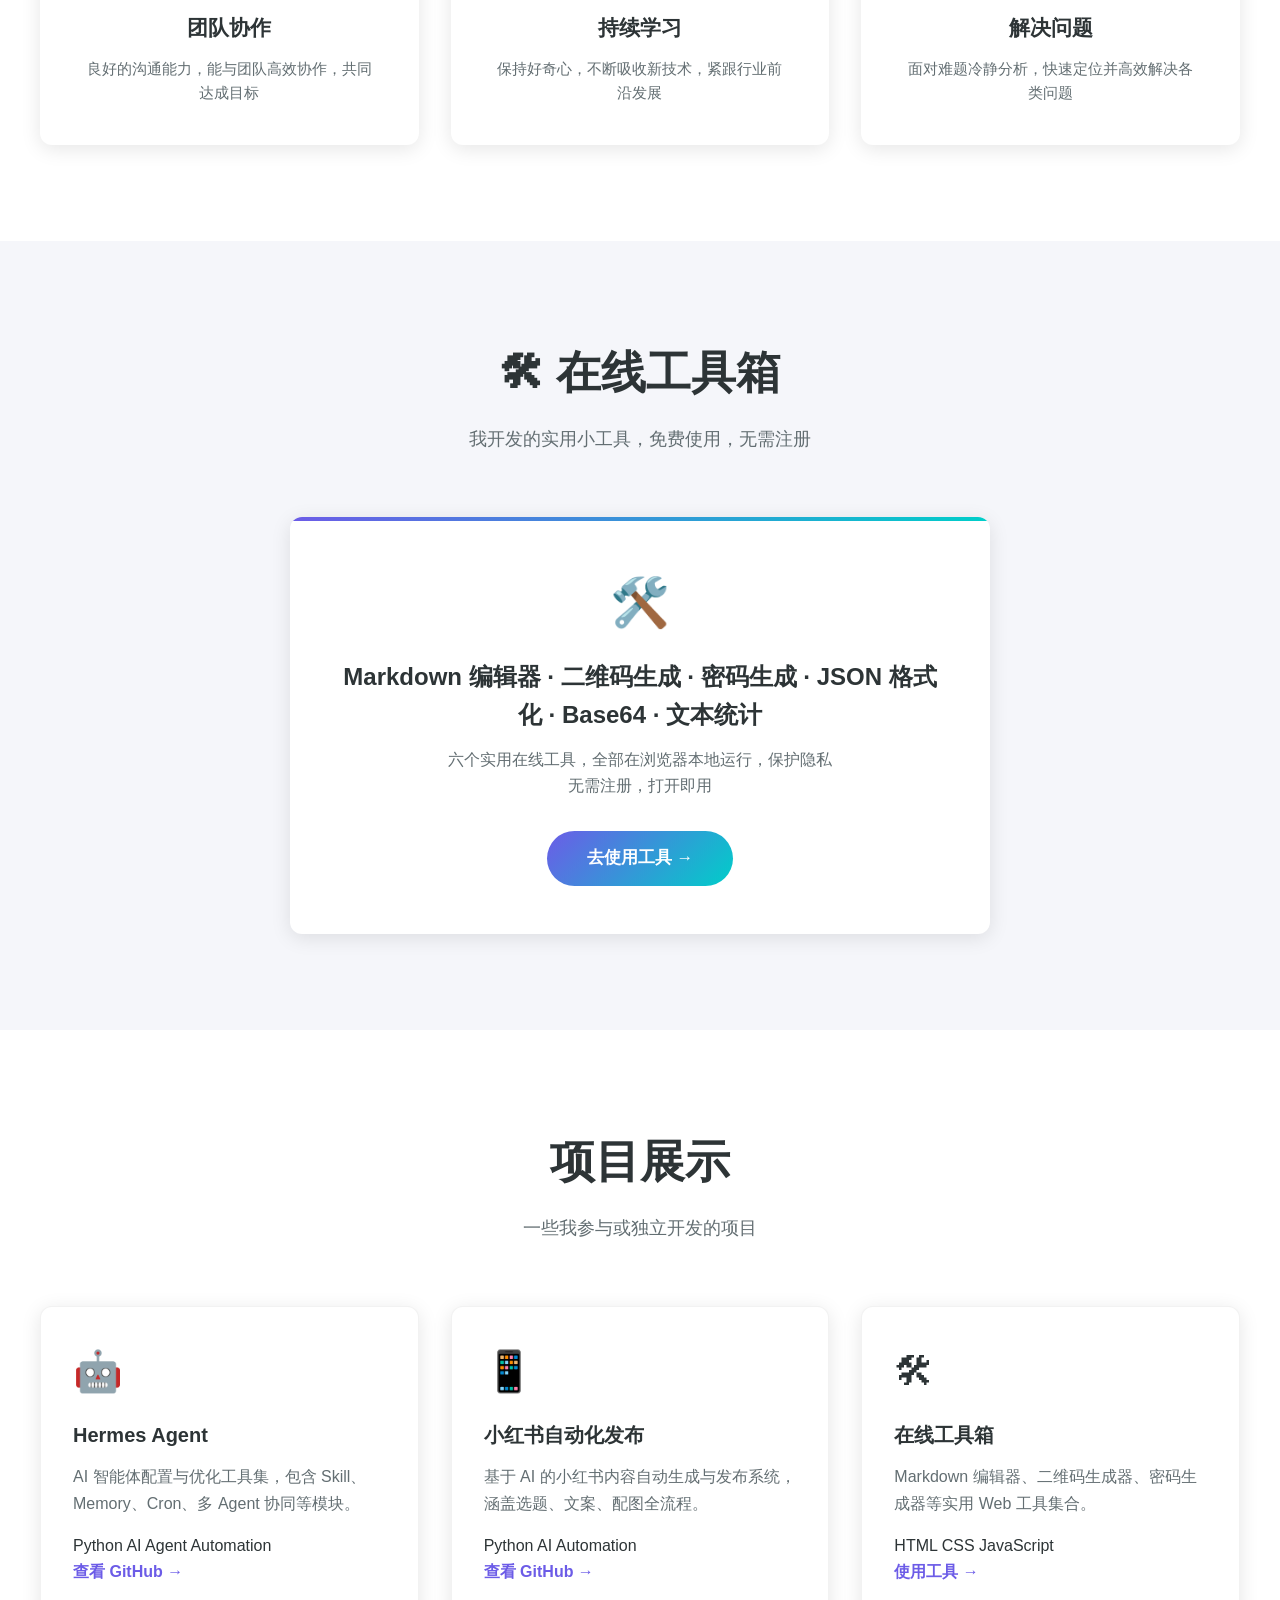
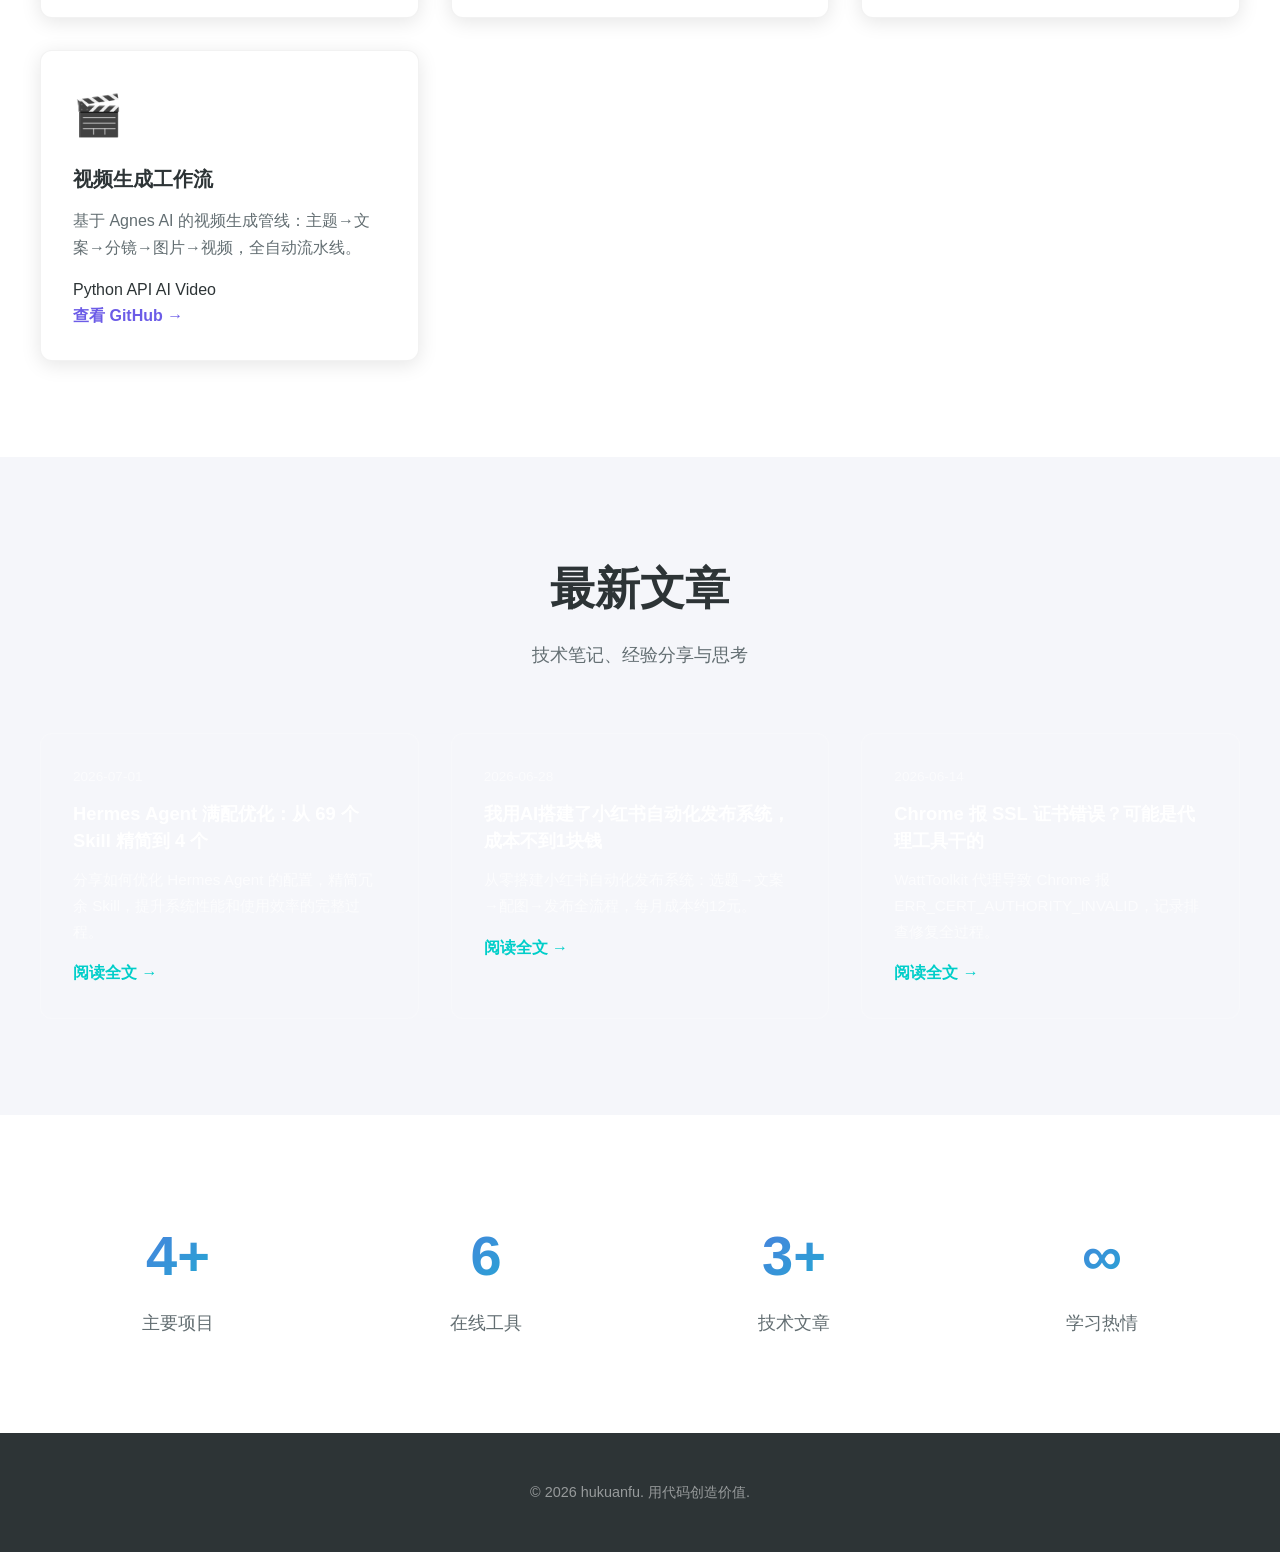
==== commit 2440e484: "feat: 添加3篇博客文章，去除AI味，做好SEO结构化数据" ====
--- a/index.html
+++ b/index.html
@@ -192,21 +192,21 @@
                         <div class="blog-date">2026-07-01</div>
                         <h3>Hermes Agent 满配优化：从 69 个 Skill 精简到 4 个</h3>
                         <p>分享如何优化 Hermes Agent 的配置，精简冗余 Skill，提升系统性能和使用效率的完整过程。</p>
-                        <a href="#" class="blog-link">阅读全文 →</a>
+                        <a href="blog/hermes-agent-optimization.html" class="blog-link">阅读全文 →</a>
                     </article>
 
                     <article class="blog-card animate-on-scroll">
                         <div class="blog-date">2026-06-28</div>
-                        <h3>搭建小红书自动化发布系统</h3>
-                        <p>从零开始构建 AI 驱动的小红书内容生成与发布流程，低成本实现自媒体运营自动化。</p>
-                        <a href="#" class="blog-link">阅读全文 →</a>
+                        <h3>我用AI搭建了小红书自动化发布系统，成本不到1块钱</h3>
+                        <p>从零搭建小红书自动化发布系统：选题→文案→配图→发布全流程，每月成本约12元。</p>
+                        <a href="blog/xhs-automation.html" class="blog-link">阅读全文 →</a>
                     </article>
 
                     <article class="blog-card animate-on-scroll">
-                        <div class="blog-date">2026-06-20</div>
-                        <h3>SSL 证书信任问题排查与修复</h3>
-                        <p>深入分析 WattToolkit 代理导致的 SSL 证书链断裂问题，以及如何彻底修复的系统级解决方案。</p>
-                        <a href="#" class="blog-link">阅读全文 →</a>
+                        <div class="blog-date">2026-06-14</div>
+                        <h3>Chrome 报 SSL 证书错误？可能是代理工具干的</h3>
+                        <p>WattToolkit 代理导致 Chrome 报 ERR_CERT_AUTHORITY_INVALID，记录排查修复全过程。</p>
+                        <a href="blog/ssl-certificate-fix.html" class="blog-link">阅读全文 →</a>
                     </article>
                 </div>
             </div>
